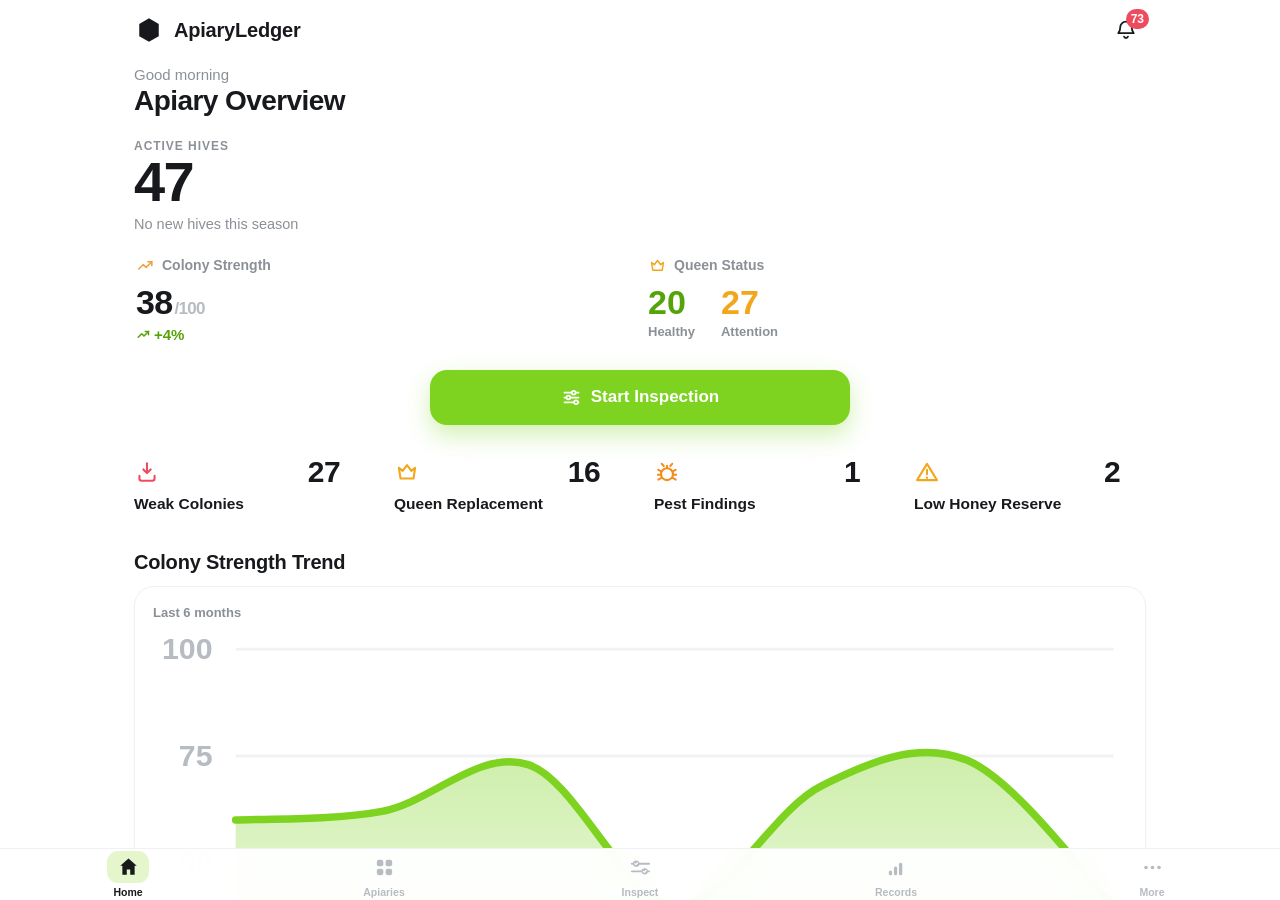
==== index.html @ e655f3c0 "Add files via upload" ====
<!doctype html>
<html lang="en">
  <head>
    <meta charset="UTF-8" />
    <meta name="viewport" content="width=device-width, initial-scale=1.0, viewport-fit=cover" />
    <meta name="theme-color" content="#ffffff" />
    <!-- 移动端全屏 / PWA：去掉状态栏黑条，内容延伸至刘海与 Home 指示条边缘 -->
    <meta name="apple-mobile-web-app-capable" content="yes" />
    <meta name="mobile-web-app-capable" content="yes" />
    <meta name="apple-mobile-web-app-status-bar-style" content="default" />
    <meta name="apple-mobile-web-app-title" content="ApiaryLedger" />
    <link rel="icon" href="data:image/svg+xml,%3Csvg xmlns='http://www.w3.org/2000/svg' viewBox='0 0 24 24'%3E%3Cpath fill='%237ed321' d='M12 2l8.7 5v10L12 22l-8.7-5V7L12 2z'/%3E%3C/svg%3E" />
    <title>ApiaryLedger</title>
    <script type="module" crossorigin src="./assets/index-C-qwiu0C.js"></script>
    <link rel="stylesheet" crossorigin href="./assets/index-D5UCQScy.css">
  </head>
  <body>
    <div id="root"></div>
  </body>
</html>
---- assets/index-D5UCQScy.css ----
:root{--ink: #17191d;--ink-2: #3a3d43;--gray: #8b9097;--gray-2: #b7bbc2;--hair: #f0f1f4;--bg: #ffffff;--bg-soft: #f7f8f7;--green: #7ed321;--green-deep: #68bd12;--green-ink: #54a308;--green-tint: #eff9dd;--green-tint-2: #e6f6cc;--red: #ef4b5f;--red-tint: #fdebee;--amber: #f2a71b;--amber-tint: #fdf3de;--blue: #3fa9f5;--blue-tint: #e9f4fe;--radius: 20px;--font: -apple-system, BlinkMacSystemFont, "SF Pro Text", "SF Pro Rounded", "Helvetica Neue", Inter, "Segoe UI", Roboto, Arial, sans-serif}*{box-sizing:border-box;margin:0;padding:0}html,body,#root{height:100%}html{background:#fff}@supports (padding: max(0px,constant(safe-area-inset-top))){.app-shell{padding-top:constant(safe-area-inset-top)}}body{font-family:var(--font);color:var(--ink);background:#fff;-webkit-font-smoothing:antialiased;text-rendering:optimizeLegibility}button{font-family:inherit;border:0;background:none;cursor:pointer;color:inherit}input,textarea,select{font-family:inherit;font-size:16px;color:var(--ink);border:0;outline:0;background:transparent}a{color:inherit;text-decoration:none}ul{list-style:none}::selection{background:var(--green-tint-2)}.app-shell{position:relative;width:100%;max-width:1100px;margin:0 auto;height:100dvh;background:var(--bg);display:flex;flex-direction:column;overflow:hidden;padding-top:env(safe-area-inset-top)}.statusbar{display:none;align-items:center;justify-content:space-between;padding:14px 28px 6px;font-size:15px;font-weight:600;position:relative;flex:none}.statusbar .island{position:absolute;left:50%;top:10px;transform:translate(-50%);width:120px;height:34px;border-radius:20px;background:#0b0b0d}.statusbar .sicons{display:flex;align-items:center;gap:6px}.scroll{flex:1;overflow-y:auto;overscroll-behavior:contain;scrollbar-width:none;padding-bottom:calc(84px + env(safe-area-inset-bottom))}.scroll::-webkit-scrollbar{display:none}.page{padding:4px 22px calc(28px + env(safe-area-inset-bottom))}.big-title{font-size:34px;font-weight:800;letter-spacing:-.02em;margin:10px 0 4px}.section-title{font-size:20px;font-weight:800;letter-spacing:-.01em;margin:26px 0 12px}.overline{font-size:12px;font-weight:600;letter-spacing:.08em;text-transform:uppercase;color:var(--gray)}.muted{color:var(--gray)}.topbar{display:flex;align-items:center;gap:12px;padding:8px 22px 4px;position:relative}.topbar .t-title{position:absolute;left:70px;right:70px;text-align:center;font-size:17px;font-weight:700;white-space:nowrap;overflow:hidden;text-overflow:ellipsis}.circle-btn{width:40px;height:40px;border-radius:50%;background:var(--bg-soft);display:grid;place-items:center;color:var(--ink);flex:none;transition:transform .12s ease}.circle-btn:active{transform:scale(.92)}.brand-row{display:flex;align-items:center;gap:10px;padding:6px 0 2px}.brand-name{font-size:20px;font-weight:800;letter-spacing:-.01em}.bell-wrap{margin-left:auto;position:relative;width:40px;height:40px;display:grid;place-items:center}.bell-badge{position:absolute;top:-1px;right:-3px;min-width:20px;height:20px;padding:0 5px;border-radius:10px;background:var(--red);color:#fff;font-size:12px;font-weight:700;display:grid;place-items:center}.giant{font-size:56px;font-weight:800;letter-spacing:-.03em;line-height:1.05}.stat-pair{display:grid;grid-template-columns:1fr 1fr;gap:12px;margin-top:20px}.stat-cell{padding:4px 2px}.stat-head{display:flex;align-items:center;gap:7px;color:var(--gray);font-size:14px;font-weight:600}.stat-head .ic{flex:none}.stat-big{font-size:34px;font-weight:800;letter-spacing:-.02em;margin-top:8px}.stat-big .unit{font-size:17px;font-weight:600;color:var(--gray-2);margin-left:2px}.delta{display:inline-flex;align-items:center;gap:3px;color:var(--green-ink);font-weight:700;font-size:15px;margin-top:4px}.queen-nums{display:flex;gap:26px;margin-top:8px}.queen-nums .qn{font-size:34px;font-weight:800}.queen-nums .ql{font-size:13px;color:var(--gray);font-weight:600;margin-top:2px}.stat-trio{display:grid;grid-template-columns:repeat(3,1fr);gap:8px;margin:18px 0 4px}.stat-trio .st{display:flex;flex-direction:column;gap:8px}.stat-trio .st-lab{font-size:11px;font-weight:700;letter-spacing:.05em;color:var(--gray);text-transform:uppercase;line-height:1.35;min-height:28px}.stat-trio .st-val{font-size:32px;font-weight:800;letter-spacing:-.02em}.stat-trio .st-sub{font-size:13px;font-weight:600}.quick-grid{display:grid;grid-template-columns:repeat(4,1fr);gap:6px}.quick-cell{display:flex;flex-direction:column;align-items:center;gap:5px;padding:6px 0}.quick-cell .qv{font-size:21px;font-weight:800}.quick-cell .ql{font-size:11.5px;color:var(--gray);font-weight:600;text-align:center}.btn-primary{display:flex;align-items:center;justify-content:center;gap:9px;width:100%;height:55px;border-radius:17px;background:var(--green);color:#fff;font-size:17px;font-weight:700;box-shadow:0 10px 24px #7ed32159;transition:transform .12s ease,background .15s ease;margin:20px 0 4px}.btn-primary:active{transform:scale(.985);background:var(--green-deep)}.pill-btn{padding:9px 16px;border-radius:999px;background:var(--green-tint);color:var(--green-ink);font-size:15px;font-weight:700;transition:transform .12s ease;white-space:nowrap}.pill-btn:active{transform:scale(.95)}.pill-plain{padding:9px 18px;border-radius:999px;background:#fff;color:var(--ink);font-size:16px;font-weight:700;box-shadow:0 1px 4px #0f141e1a}.badge{display:inline-flex;align-items:center;padding:4px 11px;border-radius:999px;font-size:13px;font-weight:700}.badge.green{background:#e6f6e1;color:#3d9e2b}.badge.red{background:var(--red-tint);color:#e04559}.badge.amber{background:var(--amber-tint);color:#d9930d}.badge.blue{background:var(--blue-tint);color:#2a8fd9}.badge.gray{background:var(--hair);color:var(--gray)}.card{background:#fff;border:1px solid var(--hair);border-radius:var(--radius);box-shadow:0 1px 3px #0f141e0a}.info-row{display:flex;align-items:baseline;justify-content:space-between;gap:16px;padding:13px 0;border-bottom:1px solid var(--hair)}.info-row:last-child{border-bottom:0}.info-row .ir-l{color:var(--gray);font-size:15px}.info-row .ir-v{font-size:16px;font-weight:700;text-align:right}.list-row{display:flex;align-items:center;gap:14px;padding:13px 0;width:100%;text-align:left}.list-row+.list-row{border-top:1px solid var(--hair)}.lr-main{flex:1;min-width:0}.lr-title{font-size:17px;font-weight:700}.lr-sub{font-size:13.5px;color:var(--gray);margin-top:2px;white-space:nowrap;overflow:hidden;text-overflow:ellipsis}.lr-sub-2{font-size:13.5px;color:var(--gray);white-space:nowrap;overflow:hidden;text-overflow:ellipsis}.icon-tile{width:46px;height:46px;border-radius:14px;display:grid;place-items:center;flex:none}.vitals-grid{display:grid;grid-template-columns:1fr 1fr;gap:14px}.vital-card{background:#fff;border:1px solid var(--hair);border-radius:18px;padding:16px;box-shadow:0 2px 8px #0f141e0d}.vital-card .vv{font-size:23px;font-weight:800;margin-top:10px;letter-spacing:-.01em}.vital-card .vl{font-size:13.5px;color:var(--gray);font-weight:600;margin-top:2px}.ring-wrap{position:relative;display:grid;place-items:center;flex:none}.ring-val{position:absolute;font-weight:800;letter-spacing:-.02em}.chart-card{padding:18px 14px 8px}.chart-sub{font-size:13px;color:var(--gray);font-weight:600;margin:0 4px 6px}.pills{display:flex;gap:4px;margin:14px 0 6px}.pills button{padding:8px 16px;border-radius:999px;font-size:15px;font-weight:600;color:var(--gray)}.pills button.on{background:var(--green-tint);color:var(--ink);font-weight:700}.tl{position:relative;margin-top:8px}.tl:before{content:"";position:absolute;left:21px;top:12px;bottom:12px;width:2px;background:var(--hair);border-radius:1px}.tl-month{position:relative;padding-left:58px;margin-bottom:26px}.tl-node{position:absolute;left:0;top:0;width:44px;height:44px;border-radius:50%;background:var(--green-tint);color:var(--green-ink);display:flex;flex-direction:column;align-items:center;justify-content:center;gap:1px;z-index:1}.tl-node .mn{font-size:10.5px;font-weight:800;letter-spacing:.04em}.tl-title{font-size:20px;font-weight:800;padding-top:2px}.tl-sub{font-size:13.5px;color:var(--gray);margin:2px 0 12px}.tl-event{display:flex;align-items:center;gap:11px;background:#f1faeb;border-radius:15px;padding:13px 15px;margin-bottom:9px}.tl-event.harvest{background:#fdf5e3}.tl-event .te-l{font-size:15.5px;font-weight:700}.tl-event .te-d{font-size:12.5px;color:var(--gray);font-weight:600;margin-top:1px}.winter-top{display:flex;align-items:center;gap:26px;margin-top:6px}.legend{flex:1;display:flex;flex-direction:column;gap:13px}.legend-row{display:flex;align-items:center;gap:9px;font-size:15px;font-weight:600;color:var(--ink-2)}.legend-row .dot{width:9px;height:9px;border-radius:50%;flex:none}.legend-row .lv{margin-left:auto;font-size:17px;font-weight:800;color:var(--ink)}.sheet-backdrop{position:absolute;top:0;right:0;bottom:0;left:0;z-index:40;background:#0f111673;display:flex;align-items:flex-end;justify-content:center;animation:fadeIn .18s ease}.sheet{width:100%;max-height:92%;background:#f4f4f6;border-radius:26px 26px 0 0;overflow-y:auto;scrollbar-width:none;animation:slideUp .24s cubic-bezier(.32,.72,.35,1);padding-bottom:max(20px,env(safe-area-inset-bottom))}.sheet::-webkit-scrollbar{display:none}.sheet-top{display:flex;align-items:center;justify-content:space-between;padding:16px 16px 10px;position:sticky;top:0;z-index:2}.sheet-top .st-title{position:absolute;left:90px;right:90px;text-align:center;font-size:17px;font-weight:700}.sheet-body{padding:4px 20px 20px}.sheet-label{font-size:14px;font-weight:700;color:#6e7278;margin:18px 4px 8px}.form-card{background:#fff;border-radius:18px;padding:4px 18px}.form-card input,.form-card textarea{width:100%;padding:15px 0;font-size:16px;border-bottom:1px solid var(--hair);resize:none}.form-card input:last-child,.form-card textarea:last-child{border-bottom:0}.form-card ::placeholder{color:#c3c7cd}.nectar-input-row{display:flex;align-items:center;gap:10px;background:#fff;border-radius:999px;padding:6px 6px 6px 20px}.nectar-input-row input{flex:1;padding:9px 0}.hint{font-size:13px;color:var(--gray);margin:9px 6px 0}.tag-chips{display:flex;flex-wrap:wrap;gap:8px;margin-top:12px}.tag-chip{display:inline-flex;align-items:center;gap:7px;background:var(--green-tint);color:var(--green-ink);padding:7px 9px 7px 13px;border-radius:999px;font-size:14px;font-weight:700}.tag-chip button{display:grid;place-items:center;width:18px;height:18px;border-radius:50%;background:#54a30826}@keyframes fadeIn{0%{opacity:0}}@keyframes slideUp{0%{transform:translateY(48px);opacity:.6}}.tabbar{position:fixed;left:0;width:100%;bottom:0;z-index:100;display:grid;grid-template-columns:repeat(5,1fr);background:#fffffff0;-webkit-backdrop-filter:blur(14px);backdrop-filter:blur(14px);border-top:1px solid var(--hair);padding:8px 6px max(10px,env(safe-area-inset-bottom),constant(safe-area-inset-bottom))}.tabbar:after{content:"";position:absolute;left:0;right:0;bottom:0;height:env(safe-area-inset-bottom);background:#fff}.tab{display:flex;flex-direction:column;align-items:center;gap:3px;color:var(--gray-2);padding:2px 0}.tab .tic{width:42px;height:32px;border-radius:11px;display:grid;place-items:center;transition:background .15s ease}.tab .tlab{font-size:10.5px;font-weight:600}.tab.on{color:var(--ink)}.tab.on .tic{background:var(--green-tint-2)}.tab.on .tlab{font-weight:700}.field{margin-bottom:20px}.field>label{display:block;font-size:14px;font-weight:700;color:#6e7278;margin-bottom:9px}.select-wrap{background:#fff;border:1px solid var(--hair);border-radius:14px;padding:0 14px}.select-wrap select{width:100%;padding:14px 0;-webkit-appearance:none;-moz-appearance:none;appearance:none;font-size:16px;font-weight:600}.seg{display:flex;background:var(--bg-soft);border-radius:13px;padding:4px;gap:4px}.seg button{flex:1;padding:9px 0;border-radius:10px;font-size:15px;font-weight:600;color:var(--gray)}.seg button.on{background:#fff;color:var(--ink);font-weight:700;box-shadow:0 1px 4px #0f141e1a}.stepper-row{display:flex;align-items:center;justify-content:space-between;padding:11px 0;border-bottom:1px solid var(--hair)}.stepper-row:last-child{border-bottom:0}.stepper{display:flex;align-items:center;gap:14px}.stepper button{width:34px;height:34px;border-radius:50%;background:var(--bg-soft);display:grid;place-items:center;color:var(--ink)}.stepper .sv{font-size:18px;font-weight:800;min-width:22px;text-align:center}.chip-grid{display:flex;flex-wrap:wrap;gap:9px}.chip{padding:9px 15px;border-radius:999px;background:var(--bg-soft);color:var(--ink-2);font-size:14.5px;font-weight:600;border:1.5px solid transparent}.chip.on{background:var(--red-tint);color:#d93c50;border-color:#f6c9d0}input[type=range]{width:100%;accent-color:var(--green);height:28px}.range-val{font-size:40px;font-weight:800;text-align:center;margin:4px 0 8px}.textarea-card{background:#fff;border:1px solid var(--hair);border-radius:14px;padding:4px 14px}.textarea-card textarea{width:100%;padding:12px 0;min-height:76px;resize:none}.row-between{display:flex;align-items:center;justify-content:space-between}.ref-note{display:flex;align-items:center;justify-content:center;gap:8px;color:var(--gray);font-size:14px;font-weight:500;margin-top:34px}.plant-head{display:flex;align-items:center;gap:13px;margin:20px 0 6px}.plant-info{display:flex;gap:15px;padding:16px 0;border-bottom:1px solid var(--hair);align-items:flex-start}.plant-info:last-of-type{border-bottom:0}.plant-info .pi-l{font-size:11.5px;font-weight:700;letter-spacing:.06em;color:var(--gray);text-transform:uppercase;margin-bottom:3px}.plant-info .pi-v{font-size:16.5px;font-weight:700;line-height:1.4}.fade-edge{position:relative}.empty-note{text-align:center;color:var(--gray);font-size:14.5px;padding:26px 0}.assess-actions{display:flex;flex-direction:column;gap:10px;margin-top:16px}.assess-actions button{display:flex;align-items:center;gap:10px;justify-content:center;padding:15px;border-radius:15px;font-size:16px;font-weight:700}.assess-actions .a-ready{background:var(--green-tint);color:var(--green-ink)}.assess-actions .a-attn{background:var(--amber-tint);color:#d9930d}.alerts-grid{display:grid;grid-template-columns:1fr 1fr;gap:8px 22px;margin-top:4px}.alert-cell{padding:12px 0}.alert-top{display:flex;align-items:center;justify-content:space-between;padding-right:26px}.alert-num{font-size:30px;font-weight:800;letter-spacing:-.02em}.alert-lab{font-size:15.5px;font-weight:700;margin-top:6px}.act-list{position:relative;margin-top:6px}.act-list:before{content:"";position:absolute;left:5px;top:14px;bottom:14px;width:2px;background:var(--hair);border-radius:1px}.act-item{position:relative;display:flex;align-items:center;gap:16px;width:100%;text-align:left;padding:11px 0 11px 24px}.act-dot{position:absolute;left:0;top:26px;width:12px;height:12px;border-radius:50%;background:var(--green);box-shadow:0 0 0 4px var(--green-tint-2)}.act-date{font-size:12px;font-weight:700;letter-spacing:.05em;color:#9aa0a6}.act-title{font-size:17px;font-weight:800;margin-top:3px}.act-sub{font-size:14px;color:var(--gray);font-weight:500;margin-top:1px}.ap-stats{display:grid;grid-template-columns:repeat(3,1fr);margin:18px 0 6px}.ap-stat{display:flex;flex-direction:column;align-items:center;gap:5px}.ap-stat .v{font-size:26px;font-weight:800;letter-spacing:-.02em}.ap-stat .l{font-size:12.5px;color:var(--gray);font-weight:600}.ap-card{display:block;width:100%;text-align:left;padding:18px 0 16px;border-bottom:1px solid var(--hair)}.ap-head{display:flex;align-items:flex-start;justify-content:space-between;gap:12px}.ap-name{font-size:20px;font-weight:800;letter-spacing:-.01em}.ap-sub{font-size:14px;color:var(--gray);font-weight:500;margin-top:3px}.ap-chips{display:flex;flex-wrap:wrap;gap:8px;margin-top:13px}.ap-chip{padding:5px 12px;border-radius:999px;background:#fdf6e3;color:#cf9312;font-size:13px;font-weight:700}.ap-loc{display:flex;align-items:center;gap:7px;color:var(--gray);font-size:14px;margin-top:12px}.ap-dist{display:flex;align-items:center;gap:16px;margin-top:11px;font-size:14px;font-weight:600;color:var(--ink-2)}.ap-dist .dot{display:inline-block;width:8px;height:8px;border-radius:50%;margin-right:6px}.ap-foot{display:flex;align-items:center;justify-content:space-between;margin-top:13px}.more-head{display:flex;align-items:center;justify-content:space-between;padding:18px 0 14px;border-bottom:1px solid var(--hair)}.more-grid{display:grid;grid-template-columns:1fr 1fr;gap:4px 20px;margin-top:6px}.more-cell{display:flex;flex-direction:column;align-items:flex-start;gap:10px;padding:15px 0;text-align:left}.more-cell .mc-tile{width:52px;height:52px;border-radius:17px;display:grid;place-items:center}.more-cell .mc-lab{font-size:16.5px;font-weight:700}.progress{display:flex;gap:6px;margin:12px 0 7px}.progress .seg{flex:1;height:4px;border-radius:2px;background:var(--hair)}.progress .seg.on{background:var(--green)}.step-label{text-align:center;font-size:13px;color:var(--gray);font-weight:600;margin-bottom:18px}.wiz-title{font-size:22px;font-weight:800;letter-spacing:-.01em}.wiz-sub{font-size:14.5px;color:var(--gray);margin:5px 0 20px}.opt-card{display:flex;align-items:center;gap:12px;width:100%;text-align:left;padding:15px 16px;margin-bottom:12px;border-radius:16px;border:1.5px solid transparent;background:#fff;transition:border-color .15s ease}.opt-card .oc-check{margin-left:auto;color:var(--green);opacity:0}.opt-card.on{border-color:var(--green)}.opt-card.on .oc-check{opacity:1}.opt-title{font-size:16.5px;font-weight:700}.opt-sub{font-size:13.5px;color:var(--gray);margin-top:2px}.stepper-big{display:flex;align-items:center;justify-content:center;gap:34px;margin:40px 0 20px}.stepper-big button{width:50px;height:50px;border-radius:50%;background:var(--bg-soft);display:grid;place-items:center}.stepper-big button.plus{background:var(--green-tint);color:var(--green-ink)}.stepper-big .sv{font-size:60px;font-weight:800;min-width:90px;text-align:center;letter-spacing:-.03em}.search-row{display:flex;align-items:center;gap:10px;background:var(--bg-soft);border-radius:15px;padding:13px 16px;margin:14px 0 8px}.search-row input{flex:1;font-size:16px}.search-row ::placeholder{color:var(--gray-2)}.search-row .search-inline-btn{flex:none;width:34px;height:34px;display:flex;align-items:center;justify-content:center;border:none;cursor:pointer;background:var(--green, #7ed321);border-radius:9px}.search-row .search-inline-btn:active{opacity:.8}.search-row .search-btn{flex:none;border:none;cursor:pointer;background:var(--green, #7ed321);color:#fff;font-size:15px;font-weight:700;line-height:1;padding:10px 16px;border-radius:10px}.search-row .search-btn:active{opacity:.8}.search-group{font-size:13px;font-weight:700;color:var(--gray);text-transform:uppercase;letter-spacing:.06em;margin:18px 0 4px}.h5-overlay{position:fixed;top:0;right:0;bottom:0;left:0;z-index:9999;display:flex;flex-direction:column;align-items:center;justify-content:center;gap:16px;background:#fffffff0}.h5-spinner{width:42px;height:42px;border:4px solid rgba(126,211,33,.25);border-top-color:#7ed321;border-radius:50%;animation:h5spin .8s linear infinite}@keyframes h5spin{to{transform:rotate(360deg)}}.h5-label{color:#555;font-size:14px;letter-spacing:.02em}@media (min-width: 760px){.page{padding-left:44px;padding-right:44px}.alerts-grid{grid-template-columns:repeat(4,1fr);gap:10px 28px}.more-grid{grid-template-columns:repeat(3,1fr);gap:8px 28px}.btn-primary{max-width:420px;margin-left:auto;margin-right:auto}}
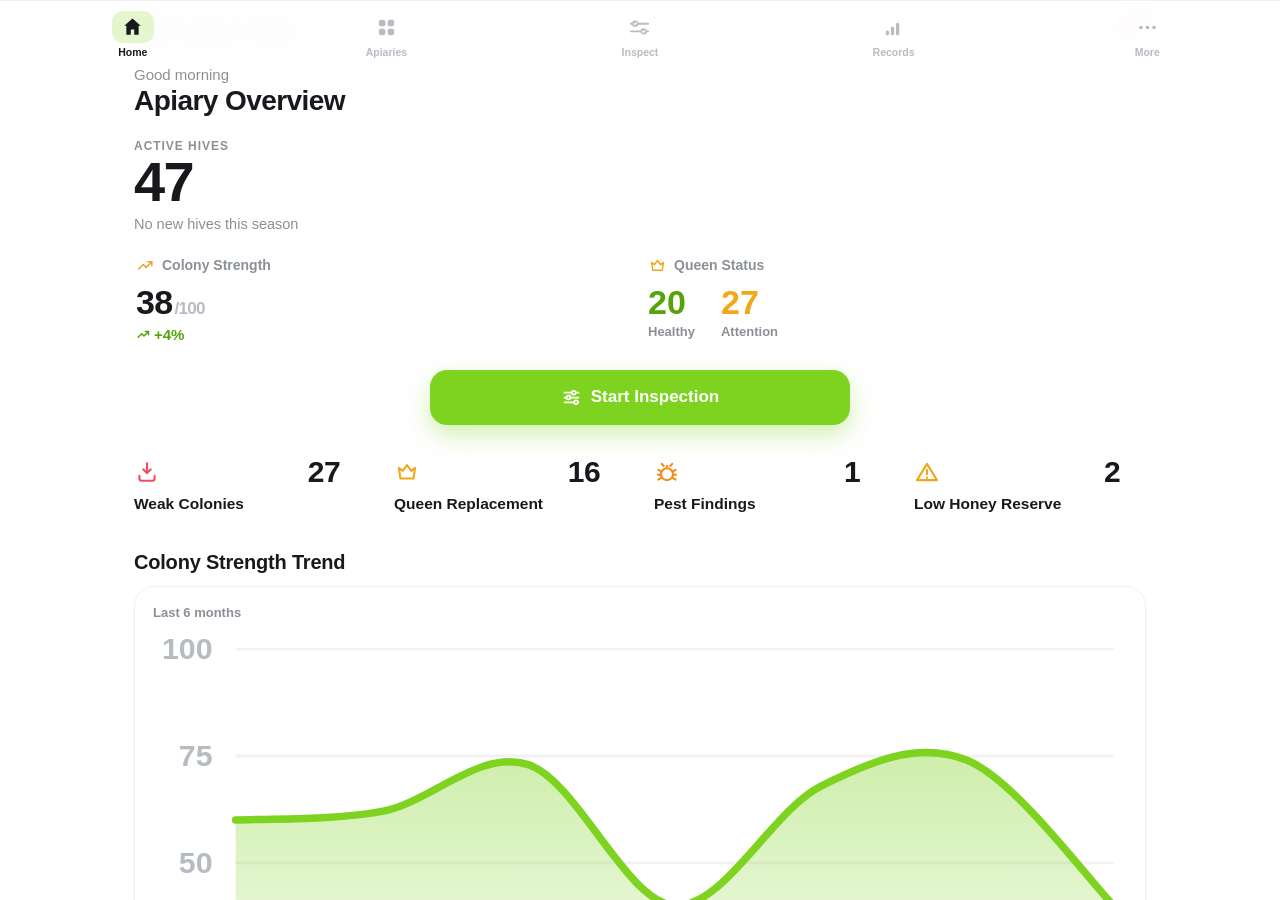
==== commit 5b9ebbc6: "Add files via upload" ====
--- a/index.html
+++ b/index.html
@@ -11,8 +11,8 @@
     <meta name="apple-mobile-web-app-title" content="ApiaryLedger" />
     <link rel="icon" href="data:image/svg+xml,%3Csvg xmlns='http://www.w3.org/2000/svg' viewBox='0 0 24 24'%3E%3Cpath fill='%237ed321' d='M12 2l8.7 5v10L12 22l-8.7-5V7L12 2z'/%3E%3C/svg%3E" />
     <title>ApiaryLedger</title>
-    <script type="module" crossorigin src="./assets/index-C-qwiu0C.js"></script>
-    <link rel="stylesheet" crossorigin href="./assets/index-D5UCQScy.css">
+    <script type="module" crossorigin src="./assets/index-BoyAimKY.js"></script>
+    <link rel="stylesheet" crossorigin href="./assets/index-3ZhXSko6.css">
   </head>
   <body>
     <div id="root"></div>
--- a/assets/index-3ZhXSko6.css
+++ b/assets/index-3ZhXSko6.css
@@ -0,0 +1 @@
+:root{--ink: #17191d;--ink-2: #3a3d43;--gray: #8b9097;--gray-2: #b7bbc2;--hair: #f0f1f4;--bg: #ffffff;--bg-soft: #f7f8f7;--green: #7ed321;--green-deep: #68bd12;--green-ink: #54a308;--green-tint: #eff9dd;--green-tint-2: #e6f6cc;--red: #ef4b5f;--red-tint: #fdebee;--amber: #f2a71b;--amber-tint: #fdf3de;--blue: #3fa9f5;--blue-tint: #e9f4fe;--radius: 20px;--font: -apple-system, BlinkMacSystemFont, "SF Pro Text", "SF Pro Rounded", "Helvetica Neue", Inter, "Segoe UI", Roboto, Arial, sans-serif}*{box-sizing:border-box;margin:0;padding:0}html,body,#root{height:100%}html{background:#fff}@supports (padding: max(0px,constant(safe-area-inset-top))){.app-shell{padding-top:constant(safe-area-inset-top)}}body{font-family:var(--font);color:var(--ink);background:#fff;-webkit-font-smoothing:antialiased;text-rendering:optimizeLegibility}button{font-family:inherit;border:0;background:none;cursor:pointer;color:inherit}input,textarea,select{font-family:inherit;font-size:16px;color:var(--ink);border:0;outline:0;background:transparent}a{color:inherit;text-decoration:none}ul{list-style:none}::selection{background:var(--green-tint-2)}.app-shell{position:relative;width:100%;max-width:1100px;margin:0 auto;height:100dvh;background:var(--bg);display:flex;flex-direction:column;overflow:hidden;padding-top:env(safe-area-inset-top)}.statusbar{display:none;align-items:center;justify-content:space-between;padding:14px 28px 6px;font-size:15px;font-weight:600;position:relative;flex:none}.statusbar .island{position:absolute;left:50%;top:10px;transform:translate(-50%);width:120px;height:34px;border-radius:20px;background:#0b0b0d}.statusbar .sicons{display:flex;align-items:center;gap:6px}.scroll{flex:1;overflow-y:auto;overscroll-behavior:contain;scrollbar-width:none;padding-bottom:calc(84px + env(safe-area-inset-bottom))}.scroll::-webkit-scrollbar{display:none}.page{padding:4px 22px calc(28px + env(safe-area-inset-bottom))}.big-title{font-size:34px;font-weight:800;letter-spacing:-.02em;margin:10px 0 4px}.section-title{font-size:20px;font-weight:800;letter-spacing:-.01em;margin:26px 0 12px}.overline{font-size:12px;font-weight:600;letter-spacing:.08em;text-transform:uppercase;color:var(--gray)}.muted{color:var(--gray)}.topbar{display:flex;align-items:center;gap:12px;padding:8px 22px 4px;position:relative}.topbar .t-title{position:absolute;left:70px;right:70px;text-align:center;font-size:17px;font-weight:700;white-space:nowrap;overflow:hidden;text-overflow:ellipsis}.circle-btn{width:40px;height:40px;border-radius:50%;background:var(--bg-soft);display:grid;place-items:center;color:var(--ink);flex:none;transition:transform .12s ease}.circle-btn:active{transform:scale(.92)}.brand-row{display:flex;align-items:center;gap:10px;padding:6px 0 2px}.brand-name{font-size:20px;font-weight:800;letter-spacing:-.01em}.bell-wrap{margin-left:auto;position:relative;width:40px;height:40px;display:grid;place-items:center}.bell-badge{position:absolute;top:-1px;right:-3px;min-width:20px;height:20px;padding:0 5px;border-radius:10px;background:var(--red);color:#fff;font-size:12px;font-weight:700;display:grid;place-items:center}.giant{font-size:56px;font-weight:800;letter-spacing:-.03em;line-height:1.05}.stat-pair{display:grid;grid-template-columns:1fr 1fr;gap:12px;margin-top:20px}.stat-cell{padding:4px 2px}.stat-head{display:flex;align-items:center;gap:7px;color:var(--gray);font-size:14px;font-weight:600}.stat-head .ic{flex:none}.stat-big{font-size:34px;font-weight:800;letter-spacing:-.02em;margin-top:8px}.stat-big .unit{font-size:17px;font-weight:600;color:var(--gray-2);margin-left:2px}.delta{display:inline-flex;align-items:center;gap:3px;color:var(--green-ink);font-weight:700;font-size:15px;margin-top:4px}.queen-nums{display:flex;gap:26px;margin-top:8px}.queen-nums .qn{font-size:34px;font-weight:800}.queen-nums .ql{font-size:13px;color:var(--gray);font-weight:600;margin-top:2px}.stat-trio{display:grid;grid-template-columns:repeat(3,1fr);gap:8px;margin:18px 0 4px}.stat-trio .st{display:flex;flex-direction:column;gap:8px}.stat-trio .st-lab{font-size:11px;font-weight:700;letter-spacing:.05em;color:var(--gray);text-transform:uppercase;line-height:1.35;min-height:28px}.stat-trio .st-val{font-size:32px;font-weight:800;letter-spacing:-.02em}.stat-trio .st-sub{font-size:13px;font-weight:600}.quick-grid{display:grid;grid-template-columns:repeat(4,1fr);gap:6px}.quick-cell{display:flex;flex-direction:column;align-items:center;gap:5px;padding:6px 0}.quick-cell .qv{font-size:21px;font-weight:800}.quick-cell .ql{font-size:11.5px;color:var(--gray);font-weight:600;text-align:center}.btn-primary{display:flex;align-items:center;justify-content:center;gap:9px;width:100%;height:55px;border-radius:17px;background:var(--green);color:#fff;font-size:17px;font-weight:700;box-shadow:0 10px 24px #7ed32159;transition:transform .12s ease,background .15s ease;margin:20px 0 4px}.btn-primary:active{transform:scale(.985);background:var(--green-deep)}.pill-btn{padding:9px 16px;border-radius:999px;background:var(--green-tint);color:var(--green-ink);font-size:15px;font-weight:700;transition:transform .12s ease;white-space:nowrap}.pill-btn:active{transform:scale(.95)}.pill-plain{padding:9px 18px;border-radius:999px;background:#fff;color:var(--ink);font-size:16px;font-weight:700;box-shadow:0 1px 4px #0f141e1a}.badge{display:inline-flex;align-items:center;padding:4px 11px;border-radius:999px;font-size:13px;font-weight:700}.badge.green{background:#e6f6e1;color:#3d9e2b}.badge.red{background:var(--red-tint);color:#e04559}.badge.amber{background:var(--amber-tint);color:#d9930d}.badge.blue{background:var(--blue-tint);color:#2a8fd9}.badge.gray{background:var(--hair);color:var(--gray)}.card{background:#fff;border:1px solid var(--hair);border-radius:var(--radius);box-shadow:0 1px 3px #0f141e0a}.info-row{display:flex;align-items:baseline;justify-content:space-between;gap:16px;padding:13px 0;border-bottom:1px solid var(--hair)}.info-row:last-child{border-bottom:0}.info-row .ir-l{color:var(--gray);font-size:15px}.info-row .ir-v{font-size:16px;font-weight:700;text-align:right}.list-row{display:flex;align-items:center;gap:14px;padding:13px 0;width:100%;text-align:left}.list-row+.list-row{border-top:1px solid var(--hair)}.lr-main{flex:1;min-width:0}.lr-title{font-size:17px;font-weight:700}.lr-sub{font-size:13.5px;color:var(--gray);margin-top:2px;white-space:nowrap;overflow:hidden;text-overflow:ellipsis}.lr-sub-2{font-size:13.5px;color:var(--gray);white-space:nowrap;overflow:hidden;text-overflow:ellipsis}.icon-tile{width:46px;height:46px;border-radius:14px;display:grid;place-items:center;flex:none}.vitals-grid{display:grid;grid-template-columns:1fr 1fr;gap:14px}.vital-card{background:#fff;border:1px solid var(--hair);border-radius:18px;padding:16px;box-shadow:0 2px 8px #0f141e0d}.vital-card .vv{font-size:23px;font-weight:800;margin-top:10px;letter-spacing:-.01em}.vital-card .vl{font-size:13.5px;color:var(--gray);font-weight:600;margin-top:2px}.ring-wrap{position:relative;display:grid;place-items:center;flex:none}.ring-val{position:absolute;font-weight:800;letter-spacing:-.02em}.chart-card{padding:18px 14px 8px}.chart-sub{font-size:13px;color:var(--gray);font-weight:600;margin:0 4px 6px}.pills{display:flex;gap:4px;margin:14px 0 6px}.pills button{padding:8px 16px;border-radius:999px;font-size:15px;font-weight:600;color:var(--gray)}.pills button.on{background:var(--green-tint);color:var(--ink);font-weight:700}.tl{position:relative;margin-top:8px}.tl:before{content:"";position:absolute;left:21px;top:12px;bottom:12px;width:2px;background:var(--hair);border-radius:1px}.tl-month{position:relative;padding-left:58px;margin-bottom:26px}.tl-node{position:absolute;left:0;top:0;width:44px;height:44px;border-radius:50%;background:var(--green-tint);color:var(--green-ink);display:flex;flex-direction:column;align-items:center;justify-content:center;gap:1px;z-index:1}.tl-node .mn{font-size:10.5px;font-weight:800;letter-spacing:.04em}.tl-title{font-size:20px;font-weight:800;padding-top:2px}.tl-sub{font-size:13.5px;color:var(--gray);margin:2px 0 12px}.tl-event{display:flex;align-items:center;gap:11px;background:#f1faeb;border-radius:15px;padding:13px 15px;margin-bottom:9px}.tl-event.harvest{background:#fdf5e3}.tl-event .te-l{font-size:15.5px;font-weight:700}.tl-event .te-d{font-size:12.5px;color:var(--gray);font-weight:600;margin-top:1px}.winter-top{display:flex;align-items:center;gap:26px;margin-top:6px}.legend{flex:1;display:flex;flex-direction:column;gap:13px}.legend-row{display:flex;align-items:center;gap:9px;font-size:15px;font-weight:600;color:var(--ink-2)}.legend-row .dot{width:9px;height:9px;border-radius:50%;flex:none}.legend-row .lv{margin-left:auto;font-size:17px;font-weight:800;color:var(--ink)}.sheet-backdrop{position:absolute;top:0;right:0;bottom:0;left:0;z-index:40;background:#0f111673;display:flex;align-items:flex-end;justify-content:center;animation:fadeIn .18s ease}.sheet{width:100%;max-height:92%;background:#f4f4f6;border-radius:26px 26px 0 0;overflow-y:auto;scrollbar-width:none;animation:slideUp .24s cubic-bezier(.32,.72,.35,1);padding-bottom:max(20px,env(safe-area-inset-bottom))}.sheet::-webkit-scrollbar{display:none}.sheet-top{display:flex;align-items:center;justify-content:space-between;padding:16px 16px 10px;position:sticky;top:0;z-index:2}.sheet-top .st-title{position:absolute;left:90px;right:90px;text-align:center;font-size:17px;font-weight:700}.sheet-body{padding:4px 20px 20px}.sheet-label{font-size:14px;font-weight:700;color:#6e7278;margin:18px 4px 8px}.form-card{background:#fff;border-radius:18px;padding:4px 18px}.form-card input,.form-card textarea{width:100%;padding:15px 0;font-size:16px;border-bottom:1px solid var(--hair);resize:none}.form-card input:last-child,.form-card textarea:last-child{border-bottom:0}.form-card ::placeholder{color:#c3c7cd}.nectar-input-row{display:flex;align-items:center;gap:10px;background:#fff;border-radius:999px;padding:6px 6px 6px 20px}.nectar-input-row input{flex:1;padding:9px 0}.hint{font-size:13px;color:var(--gray);margin:9px 6px 0}.tag-chips{display:flex;flex-wrap:wrap;gap:8px;margin-top:12px}.tag-chip{display:inline-flex;align-items:center;gap:7px;background:var(--green-tint);color:var(--green-ink);padding:7px 9px 7px 13px;border-radius:999px;font-size:14px;font-weight:700}.tag-chip button{display:grid;place-items:center;width:18px;height:18px;border-radius:50%;background:#54a30826}@keyframes fadeIn{0%{opacity:0}}@keyframes slideUp{0%{transform:translateY(48px);opacity:.6}}.tabbar{position:fixed;left:0;width:100%;bottom:0;bottom:max(env(safe-area-inset-bottom),constant(safe-area-inset-bottom));z-index:100;display:grid;grid-template-columns:repeat(5,1fr);background:#fffffff0;-webkit-backdrop-filter:blur(14px);backdrop-filter:blur(14px);border-top:1px solid var(--hair);padding:8px 6px 10px;padding-bottom:max(10px,env(safe-area-inset-bottom),constant(safe-area-inset-bottom))}.tab{display:flex;flex-direction:column;align-items:center;gap:3px;color:var(--gray-2);padding:2px 0}.tab .tic{width:42px;height:32px;border-radius:11px;display:grid;place-items:center;transition:background .15s ease}.tab .tlab{font-size:10.5px;font-weight:600}.tab.on{color:var(--ink)}.tab.on .tic{background:var(--green-tint-2)}.tab.on .tlab{font-weight:700}.field{margin-bottom:20px}.field>label{display:block;font-size:14px;font-weight:700;color:#6e7278;margin-bottom:9px}.select-wrap{background:#fff;border:1px solid var(--hair);border-radius:14px;padding:0 14px}.select-wrap select{width:100%;padding:14px 0;-webkit-appearance:none;-moz-appearance:none;appearance:none;font-size:16px;font-weight:600}.seg{display:flex;background:var(--bg-soft);border-radius:13px;padding:4px;gap:4px}.seg button{flex:1;padding:9px 0;border-radius:10px;font-size:15px;font-weight:600;color:var(--gray)}.seg button.on{background:#fff;color:var(--ink);font-weight:700;box-shadow:0 1px 4px #0f141e1a}.stepper-row{display:flex;align-items:center;justify-content:space-between;padding:11px 0;border-bottom:1px solid var(--hair)}.stepper-row:last-child{border-bottom:0}.stepper{display:flex;align-items:center;gap:14px}.stepper button{width:34px;height:34px;border-radius:50%;background:var(--bg-soft);display:grid;place-items:center;color:var(--ink)}.stepper .sv{font-size:18px;font-weight:800;min-width:22px;text-align:center}.chip-grid{display:flex;flex-wrap:wrap;gap:9px}.chip{padding:9px 15px;border-radius:999px;background:var(--bg-soft);color:var(--ink-2);font-size:14.5px;font-weight:600;border:1.5px solid transparent}.chip.on{background:var(--red-tint);color:#d93c50;border-color:#f6c9d0}input[type=range]{width:100%;accent-color:var(--green);height:28px}.range-val{font-size:40px;font-weight:800;text-align:center;margin:4px 0 8px}.textarea-card{background:#fff;border:1px solid var(--hair);border-radius:14px;padding:4px 14px}.textarea-card textarea{width:100%;padding:12px 0;min-height:76px;resize:none}.row-between{display:flex;align-items:center;justify-content:space-between}.ref-note{display:flex;align-items:center;justify-content:center;gap:8px;color:var(--gray);font-size:14px;font-weight:500;margin-top:34px}.plant-head{display:flex;align-items:center;gap:13px;margin:20px 0 6px}.plant-info{display:flex;gap:15px;padding:16px 0;border-bottom:1px solid var(--hair);align-items:flex-start}.plant-info:last-of-type{border-bottom:0}.plant-info .pi-l{font-size:11.5px;font-weight:700;letter-spacing:.06em;color:var(--gray);text-transform:uppercase;margin-bottom:3px}.plant-info .pi-v{font-size:16.5px;font-weight:700;line-height:1.4}.fade-edge{position:relative}.empty-note{text-align:center;color:var(--gray);font-size:14.5px;padding:26px 0}.assess-actions{display:flex;flex-direction:column;gap:10px;margin-top:16px}.assess-actions button{display:flex;align-items:center;gap:10px;justify-content:center;padding:15px;border-radius:15px;font-size:16px;font-weight:700}.assess-actions .a-ready{background:var(--green-tint);color:var(--green-ink)}.assess-actions .a-attn{background:var(--amber-tint);color:#d9930d}.alerts-grid{display:grid;grid-template-columns:1fr 1fr;gap:8px 22px;margin-top:4px}.alert-cell{padding:12px 0}.alert-top{display:flex;align-items:center;justify-content:space-between;padding-right:26px}.alert-num{font-size:30px;font-weight:800;letter-spacing:-.02em}.alert-lab{font-size:15.5px;font-weight:700;margin-top:6px}.act-list{position:relative;margin-top:6px}.act-list:before{content:"";position:absolute;left:5px;top:14px;bottom:14px;width:2px;background:var(--hair);border-radius:1px}.act-item{position:relative;display:flex;align-items:center;gap:16px;width:100%;text-align:left;padding:11px 0 11px 24px}.act-dot{position:absolute;left:0;top:26px;width:12px;height:12px;border-radius:50%;background:var(--green);box-shadow:0 0 0 4px var(--green-tint-2)}.act-date{font-size:12px;font-weight:700;letter-spacing:.05em;color:#9aa0a6}.act-title{font-size:17px;font-weight:800;margin-top:3px}.act-sub{font-size:14px;color:var(--gray);font-weight:500;margin-top:1px}.ap-stats{display:grid;grid-template-columns:repeat(3,1fr);margin:18px 0 6px}.ap-stat{display:flex;flex-direction:column;align-items:center;gap:5px}.ap-stat .v{font-size:26px;font-weight:800;letter-spacing:-.02em}.ap-stat .l{font-size:12.5px;color:var(--gray);font-weight:600}.ap-card{display:block;width:100%;text-align:left;padding:18px 0 16px;border-bottom:1px solid var(--hair)}.ap-head{display:flex;align-items:flex-start;justify-content:space-between;gap:12px}.ap-name{font-size:20px;font-weight:800;letter-spacing:-.01em}.ap-sub{font-size:14px;color:var(--gray);font-weight:500;margin-top:3px}.ap-chips{display:flex;flex-wrap:wrap;gap:8px;margin-top:13px}.ap-chip{padding:5px 12px;border-radius:999px;background:#fdf6e3;color:#cf9312;font-size:13px;font-weight:700}.ap-loc{display:flex;align-items:center;gap:7px;color:var(--gray);font-size:14px;margin-top:12px}.ap-dist{display:flex;align-items:center;gap:16px;margin-top:11px;font-size:14px;font-weight:600;color:var(--ink-2)}.ap-dist .dot{display:inline-block;width:8px;height:8px;border-radius:50%;margin-right:6px}.ap-foot{display:flex;align-items:center;justify-content:space-between;margin-top:13px}.more-head{display:flex;align-items:center;justify-content:space-between;padding:18px 0 14px;border-bottom:1px solid var(--hair)}.more-grid{display:grid;grid-template-columns:1fr 1fr;gap:4px 20px;margin-top:6px}.more-cell{display:flex;flex-direction:column;align-items:flex-start;gap:10px;padding:15px 0;text-align:left}.more-cell .mc-tile{width:52px;height:52px;border-radius:17px;display:grid;place-items:center}.more-cell .mc-lab{font-size:16.5px;font-weight:700}.progress{display:flex;gap:6px;margin:12px 0 7px}.progress .seg{flex:1;height:4px;border-radius:2px;background:var(--hair)}.progress .seg.on{background:var(--green)}.step-label{text-align:center;font-size:13px;color:var(--gray);font-weight:600;margin-bottom:18px}.wiz-title{font-size:22px;font-weight:800;letter-spacing:-.01em}.wiz-sub{font-size:14.5px;color:var(--gray);margin:5px 0 20px}.opt-card{display:flex;align-items:center;gap:12px;width:100%;text-align:left;padding:15px 16px;margin-bottom:12px;border-radius:16px;border:1.5px solid transparent;background:#fff;transition:border-color .15s ease}.opt-card .oc-check{margin-left:auto;color:var(--green);opacity:0}.opt-card.on{border-color:var(--green)}.opt-card.on .oc-check{opacity:1}.opt-title{font-size:16.5px;font-weight:700}.opt-sub{font-size:13.5px;color:var(--gray);margin-top:2px}.stepper-big{display:flex;align-items:center;justify-content:center;gap:34px;margin:40px 0 20px}.stepper-big button{width:50px;height:50px;border-radius:50%;background:var(--bg-soft);display:grid;place-items:center}.stepper-big button.plus{background:var(--green-tint);color:var(--green-ink)}.stepper-big .sv{font-size:60px;font-weight:800;min-width:90px;text-align:center;letter-spacing:-.03em}.search-row{display:flex;align-items:center;gap:10px;background:var(--bg-soft);border-radius:15px;padding:13px 16px;margin:14px 0 8px}.search-row input{flex:1;font-size:16px}.search-row ::placeholder{color:var(--gray-2)}.search-row .search-inline-btn{flex:none;width:34px;height:34px;display:flex;align-items:center;justify-content:center;border:none;cursor:pointer;background:var(--green, #7ed321);border-radius:9px}.search-row .search-inline-btn:active{opacity:.8}.search-row .search-btn{flex:none;border:none;cursor:pointer;background:var(--green, #7ed321);color:#fff;font-size:15px;font-weight:700;line-height:1;padding:10px 16px;border-radius:10px}.search-row .search-btn:active{opacity:.8}.search-group{font-size:13px;font-weight:700;color:var(--gray);text-transform:uppercase;letter-spacing:.06em;margin:18px 0 4px}.h5-overlay{position:fixed;top:0;right:0;bottom:0;left:0;z-index:9999;display:flex;flex-direction:column;align-items:center;justify-content:center;gap:16px;background:#fffffff0}.h5-spinner{width:42px;height:42px;border:4px solid rgba(126,211,33,.25);border-top-color:#7ed321;border-radius:50%;animation:h5spin .8s linear infinite}@keyframes h5spin{to{transform:rotate(360deg)}}.h5-label{color:#555;font-size:14px;letter-spacing:.02em}@media (min-width: 760px){.page{padding-left:44px;padding-right:44px}.alerts-grid{grid-template-columns:repeat(4,1fr);gap:10px 28px}.more-grid{grid-template-columns:repeat(3,1fr);gap:8px 28px}.btn-primary{max-width:420px;margin-left:auto;margin-right:auto}}
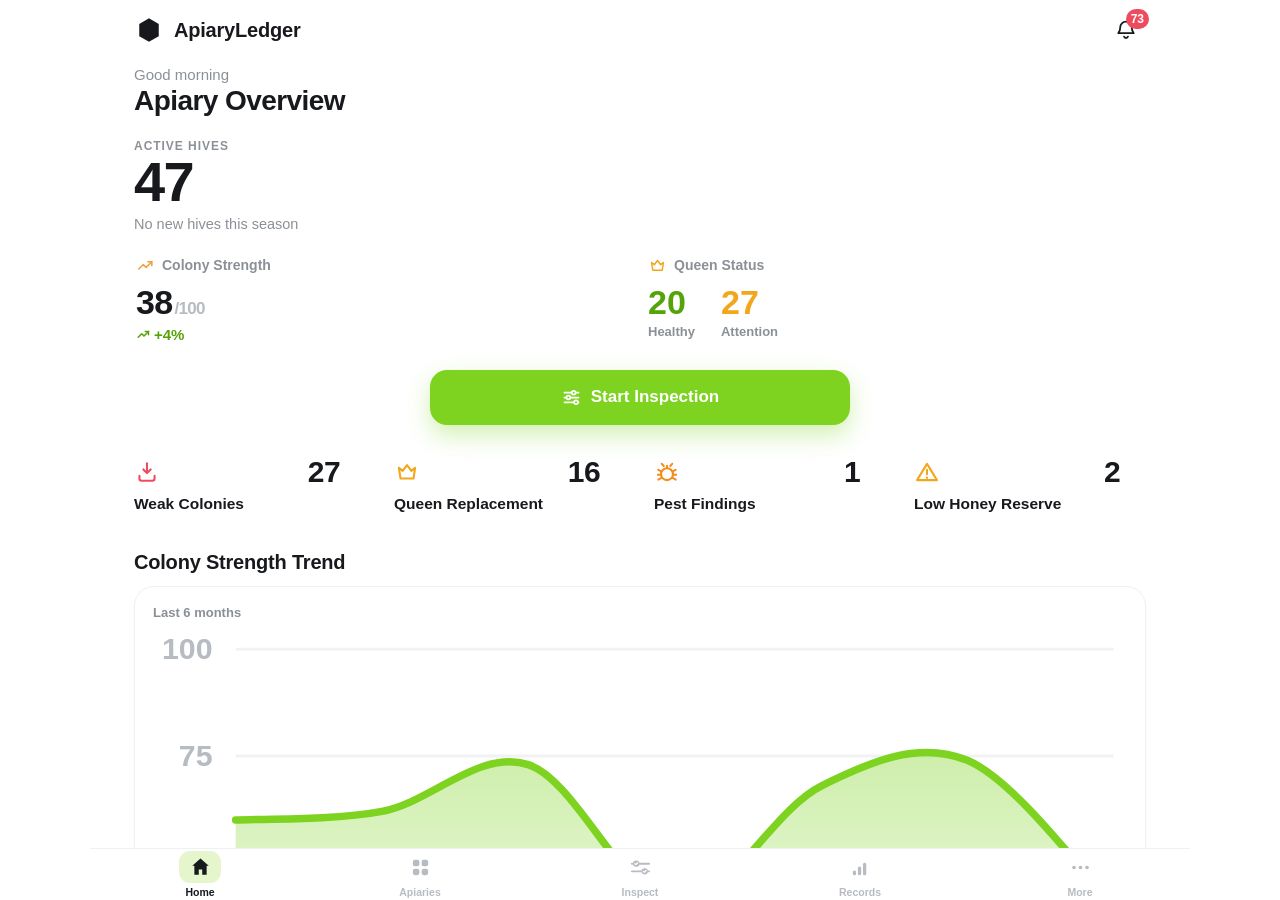
==== commit 708b5034: "Add files via upload" ====
--- a/index.html
+++ b/index.html
@@ -11,8 +11,8 @@
     <meta name="apple-mobile-web-app-title" content="ApiaryLedger" />
     <link rel="icon" href="data:image/svg+xml,%3Csvg xmlns='http://www.w3.org/2000/svg' viewBox='0 0 24 24'%3E%3Cpath fill='%237ed321' d='M12 2l8.7 5v10L12 22l-8.7-5V7L12 2z'/%3E%3C/svg%3E" />
     <title>ApiaryLedger</title>
-    <script type="module" crossorigin src="./assets/index-BoyAimKY.js"></script>
-    <link rel="stylesheet" crossorigin href="./assets/index-3ZhXSko6.css">
+    <script type="module" crossorigin src="./assets/index-Yjymjqzy.js"></script>
+    <link rel="stylesheet" crossorigin href="./assets/index-DBLAkYAw.css">
   </head>
   <body>
     <div id="root"></div>
--- a/assets/index-DBLAkYAw.css
+++ b/assets/index-DBLAkYAw.css
@@ -0,0 +1 @@
+:root{--ink: #17191d;--ink-2: #3a3d43;--gray: #8b9097;--gray-2: #b7bbc2;--hair: #f0f1f4;--bg: #ffffff;--bg-soft: #f7f8f7;--green: #7ed321;--green-deep: #68bd12;--green-ink: #54a308;--green-tint: #eff9dd;--green-tint-2: #e6f6cc;--red: #ef4b5f;--red-tint: #fdebee;--amber: #f2a71b;--amber-tint: #fdf3de;--blue: #3fa9f5;--blue-tint: #e9f4fe;--radius: 20px;--font: -apple-system, BlinkMacSystemFont, "SF Pro Text", "SF Pro Rounded", "Helvetica Neue", Inter, "Segoe UI", Roboto, Arial, sans-serif}*{box-sizing:border-box;margin:0;padding:0}html,body,#root{height:100%}html{background:#fff}@supports (padding: max(0px,constant(safe-area-inset-top))){.app-shell{padding-top:constant(safe-area-inset-top)}}body{font-family:var(--font);color:var(--ink);background:#fff;-webkit-font-smoothing:antialiased;text-rendering:optimizeLegibility}button{font-family:inherit;border:0;background:none;cursor:pointer;color:inherit}input,textarea,select{font-family:inherit;font-size:16px;color:var(--ink);border:0;outline:0;background:transparent}a{color:inherit;text-decoration:none}ul{list-style:none}::selection{background:var(--green-tint-2)}.app-shell{position:relative;width:100%;max-width:1100px;margin:0 auto;height:100dvh;background:var(--bg);display:flex;flex-direction:column;overflow:hidden;padding-top:env(safe-area-inset-top)}.statusbar{display:none;align-items:center;justify-content:space-between;padding:14px 28px 6px;font-size:15px;font-weight:600;position:relative;flex:none}.statusbar .island{position:absolute;left:50%;top:10px;transform:translate(-50%);width:120px;height:34px;border-radius:20px;background:#0b0b0d}.statusbar .sicons{display:flex;align-items:center;gap:6px}.scroll{flex:1;overflow-y:auto;overscroll-behavior:contain;scrollbar-width:none}.scroll::-webkit-scrollbar{display:none}.page{padding:4px 22px calc(28px + env(safe-area-inset-bottom))}.big-title{font-size:34px;font-weight:800;letter-spacing:-.02em;margin:10px 0 4px}.section-title{font-size:20px;font-weight:800;letter-spacing:-.01em;margin:26px 0 12px}.overline{font-size:12px;font-weight:600;letter-spacing:.08em;text-transform:uppercase;color:var(--gray)}.muted{color:var(--gray)}.topbar{display:flex;align-items:center;gap:12px;padding:8px 22px 4px;position:relative}.topbar .t-title{position:absolute;left:70px;right:70px;text-align:center;font-size:17px;font-weight:700;white-space:nowrap;overflow:hidden;text-overflow:ellipsis}.circle-btn{width:40px;height:40px;border-radius:50%;background:var(--bg-soft);display:grid;place-items:center;color:var(--ink);flex:none;transition:transform .12s ease}.circle-btn:active{transform:scale(.92)}.brand-row{display:flex;align-items:center;gap:10px;padding:6px 0 2px}.brand-name{font-size:20px;font-weight:800;letter-spacing:-.01em}.bell-wrap{margin-left:auto;position:relative;width:40px;height:40px;display:grid;place-items:center}.bell-badge{position:absolute;top:-1px;right:-3px;min-width:20px;height:20px;padding:0 5px;border-radius:10px;background:var(--red);color:#fff;font-size:12px;font-weight:700;display:grid;place-items:center}.giant{font-size:56px;font-weight:800;letter-spacing:-.03em;line-height:1.05}.stat-pair{display:grid;grid-template-columns:1fr 1fr;gap:12px;margin-top:20px}.stat-cell{padding:4px 2px}.stat-head{display:flex;align-items:center;gap:7px;color:var(--gray);font-size:14px;font-weight:600}.stat-head .ic{flex:none}.stat-big{font-size:34px;font-weight:800;letter-spacing:-.02em;margin-top:8px}.stat-big .unit{font-size:17px;font-weight:600;color:var(--gray-2);margin-left:2px}.delta{display:inline-flex;align-items:center;gap:3px;color:var(--green-ink);font-weight:700;font-size:15px;margin-top:4px}.queen-nums{display:flex;gap:26px;margin-top:8px}.queen-nums .qn{font-size:34px;font-weight:800}.queen-nums .ql{font-size:13px;color:var(--gray);font-weight:600;margin-top:2px}.stat-trio{display:grid;grid-template-columns:repeat(3,1fr);gap:8px;margin:18px 0 4px}.stat-trio .st{display:flex;flex-direction:column;gap:8px}.stat-trio .st-lab{font-size:11px;font-weight:700;letter-spacing:.05em;color:var(--gray);text-transform:uppercase;line-height:1.35;min-height:28px}.stat-trio .st-val{font-size:32px;font-weight:800;letter-spacing:-.02em}.stat-trio .st-sub{font-size:13px;font-weight:600}.quick-grid{display:grid;grid-template-columns:repeat(4,1fr);gap:6px}.quick-cell{display:flex;flex-direction:column;align-items:center;gap:5px;padding:6px 0}.quick-cell .qv{font-size:21px;font-weight:800}.quick-cell .ql{font-size:11.5px;color:var(--gray);font-weight:600;text-align:center}.btn-primary{display:flex;align-items:center;justify-content:center;gap:9px;width:100%;height:55px;border-radius:17px;background:var(--green);color:#fff;font-size:17px;font-weight:700;box-shadow:0 10px 24px #7ed32159;transition:transform .12s ease,background .15s ease;margin:20px 0 4px}.btn-primary:active{transform:scale(.985);background:var(--green-deep)}.pill-btn{padding:9px 16px;border-radius:999px;background:var(--green-tint);color:var(--green-ink);font-size:15px;font-weight:700;transition:transform .12s ease;white-space:nowrap}.pill-btn:active{transform:scale(.95)}.pill-plain{padding:9px 18px;border-radius:999px;background:#fff;color:var(--ink);font-size:16px;font-weight:700;box-shadow:0 1px 4px #0f141e1a}.badge{display:inline-flex;align-items:center;padding:4px 11px;border-radius:999px;font-size:13px;font-weight:700}.badge.green{background:#e6f6e1;color:#3d9e2b}.badge.red{background:var(--red-tint);color:#e04559}.badge.amber{background:var(--amber-tint);color:#d9930d}.badge.blue{background:var(--blue-tint);color:#2a8fd9}.badge.gray{background:var(--hair);color:var(--gray)}.card{background:#fff;border:1px solid var(--hair);border-radius:var(--radius);box-shadow:0 1px 3px #0f141e0a}.info-row{display:flex;align-items:baseline;justify-content:space-between;gap:16px;padding:13px 0;border-bottom:1px solid var(--hair)}.info-row:last-child{border-bottom:0}.info-row .ir-l{color:var(--gray);font-size:15px}.info-row .ir-v{font-size:16px;font-weight:700;text-align:right}.list-row{display:flex;align-items:center;gap:14px;padding:13px 0;width:100%;text-align:left}.list-row+.list-row{border-top:1px solid var(--hair)}.lr-main{flex:1;min-width:0}.lr-title{font-size:17px;font-weight:700}.lr-sub{font-size:13.5px;color:var(--gray);margin-top:2px;white-space:nowrap;overflow:hidden;text-overflow:ellipsis}.lr-sub-2{font-size:13.5px;color:var(--gray);white-space:nowrap;overflow:hidden;text-overflow:ellipsis}.icon-tile{width:46px;height:46px;border-radius:14px;display:grid;place-items:center;flex:none}.vitals-grid{display:grid;grid-template-columns:1fr 1fr;gap:14px}.vital-card{background:#fff;border:1px solid var(--hair);border-radius:18px;padding:16px;box-shadow:0 2px 8px #0f141e0d}.vital-card .vv{font-size:23px;font-weight:800;margin-top:10px;letter-spacing:-.01em}.vital-card .vl{font-size:13.5px;color:var(--gray);font-weight:600;margin-top:2px}.ring-wrap{position:relative;display:grid;place-items:center;flex:none}.ring-val{position:absolute;font-weight:800;letter-spacing:-.02em}.chart-card{padding:18px 14px 8px}.chart-sub{font-size:13px;color:var(--gray);font-weight:600;margin:0 4px 6px}.pills{display:flex;gap:4px;margin:14px 0 6px}.pills button{padding:8px 16px;border-radius:999px;font-size:15px;font-weight:600;color:var(--gray)}.pills button.on{background:var(--green-tint);color:var(--ink);font-weight:700}.tl{position:relative;margin-top:8px}.tl:before{content:"";position:absolute;left:21px;top:12px;bottom:12px;width:2px;background:var(--hair);border-radius:1px}.tl-month{position:relative;padding-left:58px;margin-bottom:26px}.tl-node{position:absolute;left:0;top:0;width:44px;height:44px;border-radius:50%;background:var(--green-tint);color:var(--green-ink);display:flex;flex-direction:column;align-items:center;justify-content:center;gap:1px;z-index:1}.tl-node .mn{font-size:10.5px;font-weight:800;letter-spacing:.04em}.tl-title{font-size:20px;font-weight:800;padding-top:2px}.tl-sub{font-size:13.5px;color:var(--gray);margin:2px 0 12px}.tl-event{display:flex;align-items:center;gap:11px;background:#f1faeb;border-radius:15px;padding:13px 15px;margin-bottom:9px}.tl-event.harvest{background:#fdf5e3}.tl-event .te-l{font-size:15.5px;font-weight:700}.tl-event .te-d{font-size:12.5px;color:var(--gray);font-weight:600;margin-top:1px}.winter-top{display:flex;align-items:center;gap:26px;margin-top:6px}.legend{flex:1;display:flex;flex-direction:column;gap:13px}.legend-row{display:flex;align-items:center;gap:9px;font-size:15px;font-weight:600;color:var(--ink-2)}.legend-row .dot{width:9px;height:9px;border-radius:50%;flex:none}.legend-row .lv{margin-left:auto;font-size:17px;font-weight:800;color:var(--ink)}.sheet-backdrop{position:absolute;top:0;right:0;bottom:0;left:0;z-index:40;background:#0f111673;display:flex;align-items:flex-end;justify-content:center;animation:fadeIn .18s ease}.sheet{width:100%;max-height:92%;background:#f4f4f6;border-radius:26px 26px 0 0;overflow-y:auto;scrollbar-width:none;animation:slideUp .24s cubic-bezier(.32,.72,.35,1);padding-bottom:max(20px,env(safe-area-inset-bottom))}.sheet::-webkit-scrollbar{display:none}.sheet-top{display:flex;align-items:center;justify-content:space-between;padding:16px 16px 10px;position:sticky;top:0;z-index:2}.sheet-top .st-title{position:absolute;left:90px;right:90px;text-align:center;font-size:17px;font-weight:700}.sheet-body{padding:4px 20px 20px}.sheet-label{font-size:14px;font-weight:700;color:#6e7278;margin:18px 4px 8px}.form-card{background:#fff;border-radius:18px;padding:4px 18px}.form-card input,.form-card textarea{width:100%;padding:15px 0;font-size:16px;border-bottom:1px solid var(--hair);resize:none}.form-card input:last-child,.form-card textarea:last-child{border-bottom:0}.form-card ::placeholder{color:#c3c7cd}.nectar-input-row{display:flex;align-items:center;gap:10px;background:#fff;border-radius:999px;padding:6px 6px 6px 20px}.nectar-input-row input{flex:1;padding:9px 0}.hint{font-size:13px;color:var(--gray);margin:9px 6px 0}.tag-chips{display:flex;flex-wrap:wrap;gap:8px;margin-top:12px}.tag-chip{display:inline-flex;align-items:center;gap:7px;background:var(--green-tint);color:var(--green-ink);padding:7px 9px 7px 13px;border-radius:999px;font-size:14px;font-weight:700}.tag-chip button{display:grid;place-items:center;width:18px;height:18px;border-radius:50%;background:#54a30826}@keyframes fadeIn{0%{opacity:0}}@keyframes slideUp{0%{transform:translateY(48px);opacity:.6}}.tabbar{flex:none;display:grid;grid-template-columns:repeat(5,1fr);background:#fffffff0;-webkit-backdrop-filter:blur(14px);backdrop-filter:blur(14px);border-top:1px solid var(--hair);padding:8px 6px max(10px,env(safe-area-inset-bottom),constant(safe-area-inset-bottom))}.tab{display:flex;flex-direction:column;align-items:center;gap:3px;color:var(--gray-2);padding:2px 0}.tab .tic{width:42px;height:32px;border-radius:11px;display:grid;place-items:center;transition:background .15s ease}.tab .tlab{font-size:10.5px;font-weight:600}.tab.on{color:var(--ink)}.tab.on .tic{background:var(--green-tint-2)}.tab.on .tlab{font-weight:700}.field{margin-bottom:20px}.field>label{display:block;font-size:14px;font-weight:700;color:#6e7278;margin-bottom:9px}.select-wrap{background:#fff;border:1px solid var(--hair);border-radius:14px;padding:0 14px}.select-wrap select{width:100%;padding:14px 0;-webkit-appearance:none;-moz-appearance:none;appearance:none;font-size:16px;font-weight:600}.seg{display:flex;background:var(--bg-soft);border-radius:13px;padding:4px;gap:4px}.seg button{flex:1;padding:9px 0;border-radius:10px;font-size:15px;font-weight:600;color:var(--gray)}.seg button.on{background:#fff;color:var(--ink);font-weight:700;box-shadow:0 1px 4px #0f141e1a}.stepper-row{display:flex;align-items:center;justify-content:space-between;padding:11px 0;border-bottom:1px solid var(--hair)}.stepper-row:last-child{border-bottom:0}.stepper{display:flex;align-items:center;gap:14px}.stepper button{width:34px;height:34px;border-radius:50%;background:var(--bg-soft);display:grid;place-items:center;color:var(--ink)}.stepper .sv{font-size:18px;font-weight:800;min-width:22px;text-align:center}.chip-grid{display:flex;flex-wrap:wrap;gap:9px}.chip{padding:9px 15px;border-radius:999px;background:var(--bg-soft);color:var(--ink-2);font-size:14.5px;font-weight:600;border:1.5px solid transparent}.chip.on{background:var(--red-tint);color:#d93c50;border-color:#f6c9d0}input[type=range]{width:100%;accent-color:var(--green);height:28px}.range-val{font-size:40px;font-weight:800;text-align:center;margin:4px 0 8px}.textarea-card{background:#fff;border:1px solid var(--hair);border-radius:14px;padding:4px 14px}.textarea-card textarea{width:100%;padding:12px 0;min-height:76px;resize:none}.row-between{display:flex;align-items:center;justify-content:space-between}.ref-note{display:flex;align-items:center;justify-content:center;gap:8px;color:var(--gray);font-size:14px;font-weight:500;margin-top:34px}.plant-head{display:flex;align-items:center;gap:13px;margin:20px 0 6px}.plant-info{display:flex;gap:15px;padding:16px 0;border-bottom:1px solid var(--hair);align-items:flex-start}.plant-info:last-of-type{border-bottom:0}.plant-info .pi-l{font-size:11.5px;font-weight:700;letter-spacing:.06em;color:var(--gray);text-transform:uppercase;margin-bottom:3px}.plant-info .pi-v{font-size:16.5px;font-weight:700;line-height:1.4}.fade-edge{position:relative}.empty-note{text-align:center;color:var(--gray);font-size:14.5px;padding:26px 0}.assess-actions{display:flex;flex-direction:column;gap:10px;margin-top:16px}.assess-actions button{display:flex;align-items:center;gap:10px;justify-content:center;padding:15px;border-radius:15px;font-size:16px;font-weight:700}.assess-actions .a-ready{background:var(--green-tint);color:var(--green-ink)}.assess-actions .a-attn{background:var(--amber-tint);color:#d9930d}.alerts-grid{display:grid;grid-template-columns:1fr 1fr;gap:8px 22px;margin-top:4px}.alert-cell{padding:12px 0}.alert-top{display:flex;align-items:center;justify-content:space-between;padding-right:26px}.alert-num{font-size:30px;font-weight:800;letter-spacing:-.02em}.alert-lab{font-size:15.5px;font-weight:700;margin-top:6px}.act-list{position:relative;margin-top:6px}.act-list:before{content:"";position:absolute;left:5px;top:14px;bottom:14px;width:2px;background:var(--hair);border-radius:1px}.act-item{position:relative;display:flex;align-items:center;gap:16px;width:100%;text-align:left;padding:11px 0 11px 24px}.act-dot{position:absolute;left:0;top:26px;width:12px;height:12px;border-radius:50%;background:var(--green);box-shadow:0 0 0 4px var(--green-tint-2)}.act-date{font-size:12px;font-weight:700;letter-spacing:.05em;color:#9aa0a6}.act-title{font-size:17px;font-weight:800;margin-top:3px}.act-sub{font-size:14px;color:var(--gray);font-weight:500;margin-top:1px}.ap-stats{display:grid;grid-template-columns:repeat(3,1fr);margin:18px 0 6px}.ap-stat{display:flex;flex-direction:column;align-items:center;gap:5px}.ap-stat .v{font-size:26px;font-weight:800;letter-spacing:-.02em}.ap-stat .l{font-size:12.5px;color:var(--gray);font-weight:600}.ap-card{display:block;width:100%;text-align:left;padding:18px 0 16px;border-bottom:1px solid var(--hair)}.ap-head{display:flex;align-items:flex-start;justify-content:space-between;gap:12px}.ap-name{font-size:20px;font-weight:800;letter-spacing:-.01em}.ap-sub{font-size:14px;color:var(--gray);font-weight:500;margin-top:3px}.ap-chips{display:flex;flex-wrap:wrap;gap:8px;margin-top:13px}.ap-chip{padding:5px 12px;border-radius:999px;background:#fdf6e3;color:#cf9312;font-size:13px;font-weight:700}.ap-loc{display:flex;align-items:center;gap:7px;color:var(--gray);font-size:14px;margin-top:12px}.ap-dist{display:flex;align-items:center;gap:16px;margin-top:11px;font-size:14px;font-weight:600;color:var(--ink-2)}.ap-dist .dot{display:inline-block;width:8px;height:8px;border-radius:50%;margin-right:6px}.ap-foot{display:flex;align-items:center;justify-content:space-between;margin-top:13px}.more-head{display:flex;align-items:center;justify-content:space-between;padding:18px 0 14px;border-bottom:1px solid var(--hair)}.more-grid{display:grid;grid-template-columns:1fr 1fr;gap:4px 20px;margin-top:6px}.more-cell{display:flex;flex-direction:column;align-items:flex-start;gap:10px;padding:15px 0;text-align:left}.more-cell .mc-tile{width:52px;height:52px;border-radius:17px;display:grid;place-items:center}.more-cell .mc-lab{font-size:16.5px;font-weight:700}.progress{display:flex;gap:6px;margin:12px 0 7px}.progress .seg{flex:1;height:4px;border-radius:2px;background:var(--hair)}.progress .seg.on{background:var(--green)}.step-label{text-align:center;font-size:13px;color:var(--gray);font-weight:600;margin-bottom:18px}.wiz-title{font-size:22px;font-weight:800;letter-spacing:-.01em}.wiz-sub{font-size:14.5px;color:var(--gray);margin:5px 0 20px}.opt-card{display:flex;align-items:center;gap:12px;width:100%;text-align:left;padding:15px 16px;margin-bottom:12px;border-radius:16px;border:1.5px solid transparent;background:#fff;transition:border-color .15s ease}.opt-card .oc-check{margin-left:auto;color:var(--green);opacity:0}.opt-card.on{border-color:var(--green)}.opt-card.on .oc-check{opacity:1}.opt-title{font-size:16.5px;font-weight:700}.opt-sub{font-size:13.5px;color:var(--gray);margin-top:2px}.stepper-big{display:flex;align-items:center;justify-content:center;gap:34px;margin:40px 0 20px}.stepper-big button{width:50px;height:50px;border-radius:50%;background:var(--bg-soft);display:grid;place-items:center}.stepper-big button.plus{background:var(--green-tint);color:var(--green-ink)}.stepper-big .sv{font-size:60px;font-weight:800;min-width:90px;text-align:center;letter-spacing:-.03em}.search-row{display:flex;align-items:center;gap:10px;background:var(--bg-soft);border-radius:15px;padding:13px 16px;margin:14px 0 8px}.search-row input{flex:1;font-size:16px}.search-row ::placeholder{color:var(--gray-2)}.search-row .search-inline-btn{flex:none;width:34px;height:34px;display:flex;align-items:center;justify-content:center;border:none;cursor:pointer;background:var(--green, #7ed321);border-radius:9px}.search-row .search-inline-btn:active{opacity:.8}.search-row .search-btn{flex:none;border:none;cursor:pointer;background:var(--green, #7ed321);color:#fff;font-size:15px;font-weight:700;line-height:1;padding:10px 16px;border-radius:10px}.search-row .search-btn:active{opacity:.8}.search-group{font-size:13px;font-weight:700;color:var(--gray);text-transform:uppercase;letter-spacing:.06em;margin:18px 0 4px}.h5-overlay{position:fixed;top:0;right:0;bottom:0;left:0;z-index:9999;display:flex;flex-direction:column;align-items:center;justify-content:center;gap:16px;background:#fffffff0}.h5-spinner{width:42px;height:42px;border:4px solid rgba(126,211,33,.25);border-top-color:#7ed321;border-radius:50%;animation:h5spin .8s linear infinite}@keyframes h5spin{to{transform:rotate(360deg)}}.h5-label{color:#555;font-size:14px;letter-spacing:.02em}@media (min-width: 760px){.page{padding-left:44px;padding-right:44px}.alerts-grid{grid-template-columns:repeat(4,1fr);gap:10px 28px}.more-grid{grid-template-columns:repeat(3,1fr);gap:8px 28px}.btn-primary{max-width:420px;margin-left:auto;margin-right:auto}}
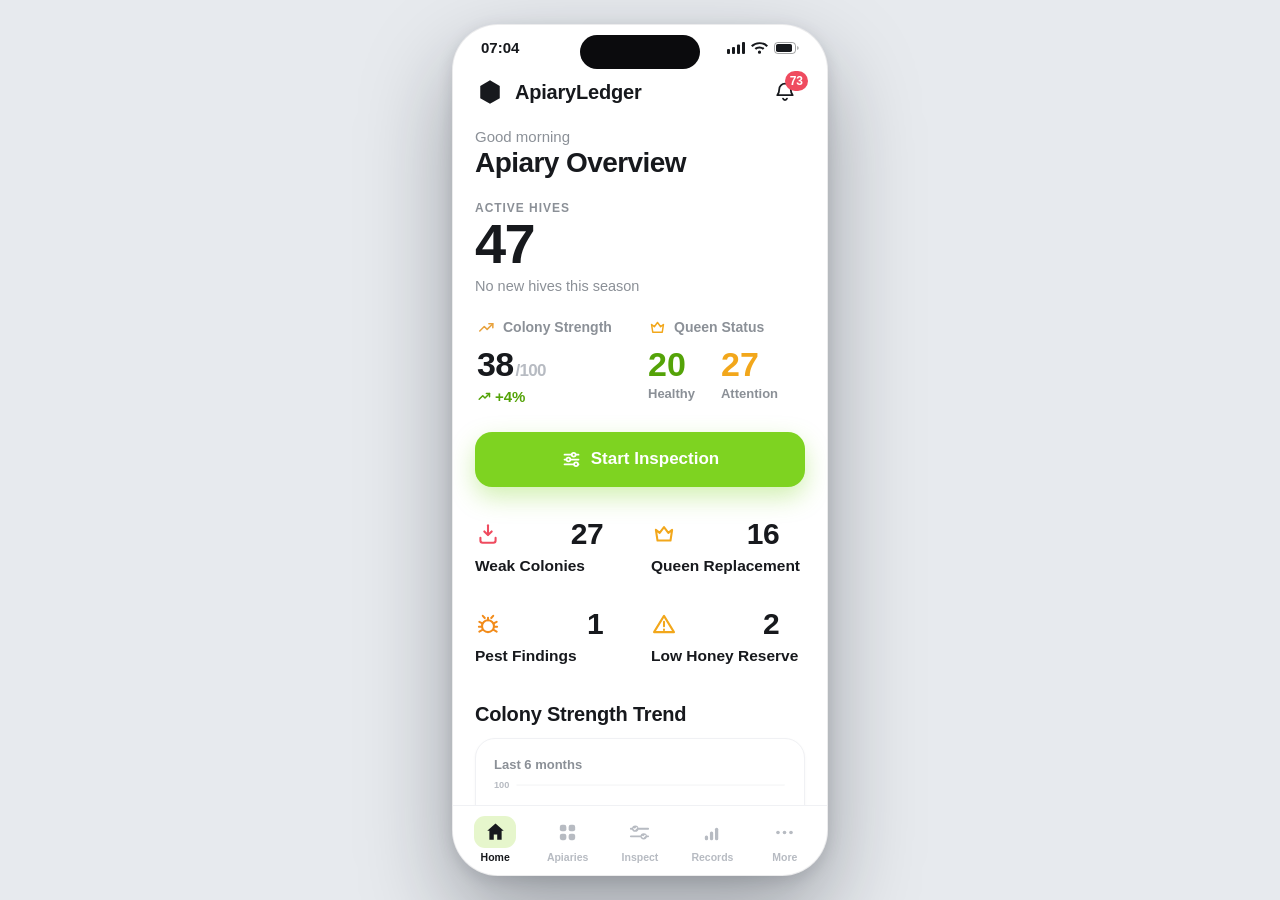
==== commit 79288b8a: "Add files via upload" ====
--- a/index.html
+++ b/index.html
@@ -4,15 +4,10 @@
     <meta charset="UTF-8" />
     <meta name="viewport" content="width=device-width, initial-scale=1.0, viewport-fit=cover" />
     <meta name="theme-color" content="#ffffff" />
-    <!-- 移动端全屏 / PWA：去掉状态栏黑条，内容延伸至刘海与 Home 指示条边缘 -->
-    <meta name="apple-mobile-web-app-capable" content="yes" />
-    <meta name="mobile-web-app-capable" content="yes" />
-    <meta name="apple-mobile-web-app-status-bar-style" content="default" />
-    <meta name="apple-mobile-web-app-title" content="ApiaryLedger" />
     <link rel="icon" href="data:image/svg+xml,%3Csvg xmlns='http://www.w3.org/2000/svg' viewBox='0 0 24 24'%3E%3Cpath fill='%237ed321' d='M12 2l8.7 5v10L12 22l-8.7-5V7L12 2z'/%3E%3C/svg%3E" />
     <title>ApiaryLedger</title>
-    <script type="module" crossorigin src="./assets/index-Yjymjqzy.js"></script>
-    <link rel="stylesheet" crossorigin href="./assets/index-DBLAkYAw.css">
+    <script type="module" crossorigin src="/assets/index-BnmDqFKE.js"></script>
+    <link rel="stylesheet" crossorigin href="/assets/index-lrbjbwnx.css">
   </head>
   <body>
     <div id="root"></div>
--- a/assets/index-lrbjbwnx.css
+++ b/assets/index-lrbjbwnx.css
@@ -0,0 +1 @@
+:root{--ink: #17191d;--ink-2: #3a3d43;--gray: #8b9097;--gray-2: #b7bbc2;--hair: #f0f1f4;--bg: #ffffff;--bg-soft: #f7f8f7;--green: #7ed321;--green-deep: #68bd12;--green-ink: #54a308;--green-tint: #eff9dd;--green-tint-2: #e6f6cc;--red: #ef4b5f;--red-tint: #fdebee;--amber: #f2a71b;--amber-tint: #fdf3de;--blue: #3fa9f5;--blue-tint: #e9f4fe;--radius: 20px;--font: -apple-system, BlinkMacSystemFont, "SF Pro Text", "SF Pro Rounded", "Helvetica Neue", Inter, "Segoe UI", Roboto, Arial, sans-serif}*{box-sizing:border-box;margin:0;padding:0}html,body,#root{height:100%}body{font-family:var(--font);color:var(--ink);background:#e7eaee;-webkit-font-smoothing:antialiased;text-rendering:optimizeLegibility}button{font-family:inherit;border:0;background:none;cursor:pointer;color:inherit}input,textarea,select{font-family:inherit;font-size:16px;color:var(--ink);border:0;outline:0;background:transparent}a{color:inherit;text-decoration:none}ul{list-style:none}::selection{background:var(--green-tint-2)}.app-shell{position:relative;width:100%;max-width:430px;height:100dvh;margin:0 auto;background:var(--bg);display:flex;flex-direction:column;overflow:hidden}@media (min-width: 520px){body{display:grid;place-items:center;padding:24px 0}.app-shell{height:min(920px,calc(100vh - 48px));border-radius:46px;box-shadow:0 40px 90px #0f141e59,0 4px 16px #0f141e1f;border:1px solid rgba(15,20,30,.08)}}.statusbar{display:none;align-items:center;justify-content:space-between;padding:14px 28px 6px;font-size:15px;font-weight:600;position:relative;flex:none}.statusbar .island{position:absolute;left:50%;top:10px;transform:translate(-50%);width:120px;height:34px;border-radius:20px;background:#0b0b0d}.statusbar .sicons{display:flex;align-items:center;gap:6px}@media (min-width: 520px){.statusbar{display:flex}}.scroll{flex:1;overflow-y:auto;overscroll-behavior:contain;scrollbar-width:none}.scroll::-webkit-scrollbar{display:none}.page{padding:4px 22px 28px}.big-title{font-size:34px;font-weight:800;letter-spacing:-.02em;margin:10px 0 4px}.section-title{font-size:20px;font-weight:800;letter-spacing:-.01em;margin:26px 0 12px}.overline{font-size:12px;font-weight:600;letter-spacing:.08em;text-transform:uppercase;color:var(--gray)}.muted{color:var(--gray)}.topbar{display:flex;align-items:center;gap:12px;padding:8px 22px 4px;position:relative}.topbar .t-title{position:absolute;left:70px;right:70px;text-align:center;font-size:17px;font-weight:700;white-space:nowrap;overflow:hidden;text-overflow:ellipsis}.circle-btn{width:40px;height:40px;border-radius:50%;background:var(--bg-soft);display:grid;place-items:center;color:var(--ink);flex:none;transition:transform .12s ease}.circle-btn:active{transform:scale(.92)}.brand-row{display:flex;align-items:center;gap:10px;padding:6px 0 2px}.brand-name{font-size:20px;font-weight:800;letter-spacing:-.01em}.bell-wrap{margin-left:auto;position:relative;width:40px;height:40px;display:grid;place-items:center}.bell-badge{position:absolute;top:-1px;right:-3px;min-width:20px;height:20px;padding:0 5px;border-radius:10px;background:var(--red);color:#fff;font-size:12px;font-weight:700;display:grid;place-items:center}.giant{font-size:56px;font-weight:800;letter-spacing:-.03em;line-height:1.05}.stat-pair{display:grid;grid-template-columns:1fr 1fr;gap:12px;margin-top:20px}.stat-cell{padding:4px 2px}.stat-head{display:flex;align-items:center;gap:7px;color:var(--gray);font-size:14px;font-weight:600}.stat-head .ic{flex:none}.stat-big{font-size:34px;font-weight:800;letter-spacing:-.02em;margin-top:8px}.stat-big .unit{font-size:17px;font-weight:600;color:var(--gray-2);margin-left:2px}.delta{display:inline-flex;align-items:center;gap:3px;color:var(--green-ink);font-weight:700;font-size:15px;margin-top:4px}.queen-nums{display:flex;gap:26px;margin-top:8px}.queen-nums .qn{font-size:34px;font-weight:800}.queen-nums .ql{font-size:13px;color:var(--gray);font-weight:600;margin-top:2px}.stat-trio{display:grid;grid-template-columns:repeat(3,1fr);gap:8px;margin:18px 0 4px}.stat-trio .st{display:flex;flex-direction:column;gap:8px}.stat-trio .st-lab{font-size:11px;font-weight:700;letter-spacing:.05em;color:var(--gray);text-transform:uppercase;line-height:1.35;min-height:28px}.stat-trio .st-val{font-size:32px;font-weight:800;letter-spacing:-.02em}.stat-trio .st-sub{font-size:13px;font-weight:600}.quick-grid{display:grid;grid-template-columns:repeat(4,1fr);gap:6px}.quick-cell{display:flex;flex-direction:column;align-items:center;gap:5px;padding:6px 0}.quick-cell .qv{font-size:21px;font-weight:800}.quick-cell .ql{font-size:11.5px;color:var(--gray);font-weight:600;text-align:center}.btn-primary{display:flex;align-items:center;justify-content:center;gap:9px;width:100%;height:55px;border-radius:17px;background:var(--green);color:#fff;font-size:17px;font-weight:700;box-shadow:0 10px 24px #7ed32159;transition:transform .12s ease,background .15s ease;margin:20px 0 4px}.btn-primary:active{transform:scale(.985);background:var(--green-deep)}.pill-btn{padding:9px 16px;border-radius:999px;background:var(--green-tint);color:var(--green-ink);font-size:15px;font-weight:700;transition:transform .12s ease;white-space:nowrap}.pill-btn:active{transform:scale(.95)}.pill-plain{padding:9px 18px;border-radius:999px;background:#fff;color:var(--ink);font-size:16px;font-weight:700;box-shadow:0 1px 4px #0f141e1a}.badge{display:inline-flex;align-items:center;padding:4px 11px;border-radius:999px;font-size:13px;font-weight:700}.badge.green{background:#e6f6e1;color:#3d9e2b}.badge.red{background:var(--red-tint);color:#e04559}.badge.amber{background:var(--amber-tint);color:#d9930d}.badge.blue{background:var(--blue-tint);color:#2a8fd9}.badge.gray{background:var(--hair);color:var(--gray)}.card{background:#fff;border:1px solid var(--hair);border-radius:var(--radius);box-shadow:0 1px 3px #0f141e0a}.info-row{display:flex;align-items:baseline;justify-content:space-between;gap:16px;padding:13px 0;border-bottom:1px solid var(--hair)}.info-row:last-child{border-bottom:0}.info-row .ir-l{color:var(--gray);font-size:15px}.info-row .ir-v{font-size:16px;font-weight:700;text-align:right}.list-row{display:flex;align-items:center;gap:14px;padding:13px 0;width:100%;text-align:left}.list-row+.list-row{border-top:1px solid var(--hair)}.lr-main{flex:1;min-width:0}.lr-title{font-size:17px;font-weight:700}.lr-sub{font-size:13.5px;color:var(--gray);margin-top:2px;white-space:nowrap;overflow:hidden;text-overflow:ellipsis}.lr-sub-2{font-size:13.5px;color:var(--gray);white-space:nowrap;overflow:hidden;text-overflow:ellipsis}.icon-tile{width:46px;height:46px;border-radius:14px;display:grid;place-items:center;flex:none}.vitals-grid{display:grid;grid-template-columns:1fr 1fr;gap:14px}.vital-card{background:#fff;border:1px solid var(--hair);border-radius:18px;padding:16px;box-shadow:0 2px 8px #0f141e0d}.vital-card .vv{font-size:23px;font-weight:800;margin-top:10px;letter-spacing:-.01em}.vital-card .vl{font-size:13.5px;color:var(--gray);font-weight:600;margin-top:2px}.ring-wrap{position:relative;display:grid;place-items:center;flex:none}.ring-val{position:absolute;font-weight:800;letter-spacing:-.02em}.chart-card{padding:18px 14px 8px}.chart-sub{font-size:13px;color:var(--gray);font-weight:600;margin:0 4px 6px}.pills{display:flex;gap:4px;margin:14px 0 6px}.pills button{padding:8px 16px;border-radius:999px;font-size:15px;font-weight:600;color:var(--gray)}.pills button.on{background:var(--green-tint);color:var(--ink);font-weight:700}.tl{position:relative;margin-top:8px}.tl:before{content:"";position:absolute;left:21px;top:12px;bottom:12px;width:2px;background:var(--hair);border-radius:1px}.tl-month{position:relative;padding-left:58px;margin-bottom:26px}.tl-node{position:absolute;left:0;top:0;width:44px;height:44px;border-radius:50%;background:var(--green-tint);color:var(--green-ink);display:flex;flex-direction:column;align-items:center;justify-content:center;gap:1px;z-index:1}.tl-node .mn{font-size:10.5px;font-weight:800;letter-spacing:.04em}.tl-title{font-size:20px;font-weight:800;padding-top:2px}.tl-sub{font-size:13.5px;color:var(--gray);margin:2px 0 12px}.tl-event{display:flex;align-items:center;gap:11px;background:#f1faeb;border-radius:15px;padding:13px 15px;margin-bottom:9px}.tl-event.harvest{background:#fdf5e3}.tl-event .te-l{font-size:15.5px;font-weight:700}.tl-event .te-d{font-size:12.5px;color:var(--gray);font-weight:600;margin-top:1px}.winter-top{display:flex;align-items:center;gap:26px;margin-top:6px}.legend{flex:1;display:flex;flex-direction:column;gap:13px}.legend-row{display:flex;align-items:center;gap:9px;font-size:15px;font-weight:600;color:var(--ink-2)}.legend-row .dot{width:9px;height:9px;border-radius:50%;flex:none}.legend-row .lv{margin-left:auto;font-size:17px;font-weight:800;color:var(--ink)}.sheet-backdrop{position:absolute;top:0;right:0;bottom:0;left:0;z-index:40;background:#0f111673;display:flex;align-items:flex-end;justify-content:center;animation:fadeIn .18s ease}.sheet{width:100%;max-height:92%;background:#f4f4f6;border-radius:26px 26px 0 0;overflow-y:auto;scrollbar-width:none;animation:slideUp .24s cubic-bezier(.32,.72,.35,1);padding-bottom:max(20px,env(safe-area-inset-bottom))}.sheet::-webkit-scrollbar{display:none}.sheet-top{display:flex;align-items:center;justify-content:space-between;padding:16px 16px 10px;position:sticky;top:0;z-index:2}.sheet-top .st-title{position:absolute;left:90px;right:90px;text-align:center;font-size:17px;font-weight:700}.sheet-body{padding:4px 20px 20px}.sheet-label{font-size:14px;font-weight:700;color:#6e7278;margin:18px 4px 8px}.form-card{background:#fff;border-radius:18px;padding:4px 18px}.form-card input,.form-card textarea{width:100%;padding:15px 0;font-size:16px;border-bottom:1px solid var(--hair);resize:none}.form-card input:last-child,.form-card textarea:last-child{border-bottom:0}.form-card ::placeholder{color:#c3c7cd}.nectar-input-row{display:flex;align-items:center;gap:10px;background:#fff;border-radius:999px;padding:6px 6px 6px 20px}.nectar-input-row input{flex:1;padding:9px 0}.hint{font-size:13px;color:var(--gray);margin:9px 6px 0}.tag-chips{display:flex;flex-wrap:wrap;gap:8px;margin-top:12px}.tag-chip{display:inline-flex;align-items:center;gap:7px;background:var(--green-tint);color:var(--green-ink);padding:7px 9px 7px 13px;border-radius:999px;font-size:14px;font-weight:700}.tag-chip button{display:grid;place-items:center;width:18px;height:18px;border-radius:50%;background:#54a30826}@keyframes fadeIn{0%{opacity:0}}@keyframes slideUp{0%{transform:translateY(48px);opacity:.6}}.tabbar{flex:none;display:grid;grid-template-columns:repeat(5,1fr);background:#fffffff0;-webkit-backdrop-filter:blur(14px);backdrop-filter:blur(14px);border-top:1px solid var(--hair);padding:8px 6px max(10px,env(safe-area-inset-bottom))}.tab{display:flex;flex-direction:column;align-items:center;gap:3px;color:var(--gray-2);padding:2px 0}.tab .tic{width:42px;height:32px;border-radius:11px;display:grid;place-items:center;transition:background .15s ease}.tab .tlab{font-size:10.5px;font-weight:600}.tab.on{color:var(--ink)}.tab.on .tic{background:var(--green-tint-2)}.tab.on .tlab{font-weight:700}.field{margin-bottom:20px}.field>label{display:block;font-size:14px;font-weight:700;color:#6e7278;margin-bottom:9px}.select-wrap{background:#fff;border:1px solid var(--hair);border-radius:14px;padding:0 14px}.select-wrap select{width:100%;padding:14px 0;-webkit-appearance:none;-moz-appearance:none;appearance:none;font-size:16px;font-weight:600}.seg{display:flex;background:var(--bg-soft);border-radius:13px;padding:4px;gap:4px}.seg button{flex:1;padding:9px 0;border-radius:10px;font-size:15px;font-weight:600;color:var(--gray)}.seg button.on{background:#fff;color:var(--ink);font-weight:700;box-shadow:0 1px 4px #0f141e1a}.stepper-row{display:flex;align-items:center;justify-content:space-between;padding:11px 0;border-bottom:1px solid var(--hair)}.stepper-row:last-child{border-bottom:0}.stepper{display:flex;align-items:center;gap:14px}.stepper button{width:34px;height:34px;border-radius:50%;background:var(--bg-soft);display:grid;place-items:center;color:var(--ink)}.stepper .sv{font-size:18px;font-weight:800;min-width:22px;text-align:center}.chip-grid{display:flex;flex-wrap:wrap;gap:9px}.chip{padding:9px 15px;border-radius:999px;background:var(--bg-soft);color:var(--ink-2);font-size:14.5px;font-weight:600;border:1.5px solid transparent}.chip.on{background:var(--red-tint);color:#d93c50;border-color:#f6c9d0}input[type=range]{width:100%;accent-color:var(--green);height:28px}.range-val{font-size:40px;font-weight:800;text-align:center;margin:4px 0 8px}.textarea-card{background:#fff;border:1px solid var(--hair);border-radius:14px;padding:4px 14px}.textarea-card textarea{width:100%;padding:12px 0;min-height:76px;resize:none}.row-between{display:flex;align-items:center;justify-content:space-between}.ref-note{display:flex;align-items:center;justify-content:center;gap:8px;color:var(--gray);font-size:14px;font-weight:500;margin-top:34px}.plant-head{display:flex;align-items:center;gap:13px;margin:20px 0 6px}.plant-info{display:flex;gap:15px;padding:16px 0;border-bottom:1px solid var(--hair);align-items:flex-start}.plant-info:last-of-type{border-bottom:0}.plant-info .pi-l{font-size:11.5px;font-weight:700;letter-spacing:.06em;color:var(--gray);text-transform:uppercase;margin-bottom:3px}.plant-info .pi-v{font-size:16.5px;font-weight:700;line-height:1.4}.fade-edge{position:relative}.empty-note{text-align:center;color:var(--gray);font-size:14.5px;padding:26px 0}.assess-actions{display:flex;flex-direction:column;gap:10px;margin-top:16px}.assess-actions button{display:flex;align-items:center;gap:10px;justify-content:center;padding:15px;border-radius:15px;font-size:16px;font-weight:700}.assess-actions .a-ready{background:var(--green-tint);color:var(--green-ink)}.assess-actions .a-attn{background:var(--amber-tint);color:#d9930d}.alerts-grid{display:grid;grid-template-columns:1fr 1fr;gap:8px 22px;margin-top:4px}.alert-cell{padding:12px 0}.alert-top{display:flex;align-items:center;justify-content:space-between;padding-right:26px}.alert-num{font-size:30px;font-weight:800;letter-spacing:-.02em}.alert-lab{font-size:15.5px;font-weight:700;margin-top:6px}.act-list{position:relative;margin-top:6px}.act-list:before{content:"";position:absolute;left:5px;top:14px;bottom:14px;width:2px;background:var(--hair);border-radius:1px}.act-item{position:relative;display:flex;align-items:center;gap:16px;width:100%;text-align:left;padding:11px 0 11px 24px}.act-dot{position:absolute;left:0;top:26px;width:12px;height:12px;border-radius:50%;background:var(--green);box-shadow:0 0 0 4px var(--green-tint-2)}.act-date{font-size:12px;font-weight:700;letter-spacing:.05em;color:#9aa0a6}.act-title{font-size:17px;font-weight:800;margin-top:3px}.act-sub{font-size:14px;color:var(--gray);font-weight:500;margin-top:1px}.ap-stats{display:grid;grid-template-columns:repeat(3,1fr);margin:18px 0 6px}.ap-stat{display:flex;flex-direction:column;align-items:center;gap:5px}.ap-stat .v{font-size:26px;font-weight:800;letter-spacing:-.02em}.ap-stat .l{font-size:12.5px;color:var(--gray);font-weight:600}.ap-card{display:block;width:100%;text-align:left;padding:18px 0 16px;border-bottom:1px solid var(--hair)}.ap-head{display:flex;align-items:flex-start;justify-content:space-between;gap:12px}.ap-name{font-size:20px;font-weight:800;letter-spacing:-.01em}.ap-sub{font-size:14px;color:var(--gray);font-weight:500;margin-top:3px}.ap-chips{display:flex;flex-wrap:wrap;gap:8px;margin-top:13px}.ap-chip{padding:5px 12px;border-radius:999px;background:#fdf6e3;color:#cf9312;font-size:13px;font-weight:700}.ap-loc{display:flex;align-items:center;gap:7px;color:var(--gray);font-size:14px;margin-top:12px}.ap-dist{display:flex;align-items:center;gap:16px;margin-top:11px;font-size:14px;font-weight:600;color:var(--ink-2)}.ap-dist .dot{display:inline-block;width:8px;height:8px;border-radius:50%;margin-right:6px}.ap-foot{display:flex;align-items:center;justify-content:space-between;margin-top:13px}.more-head{display:flex;align-items:center;justify-content:space-between;padding:18px 0 14px;border-bottom:1px solid var(--hair)}.more-grid{display:grid;grid-template-columns:1fr 1fr;gap:4px 20px;margin-top:6px}.more-cell{display:flex;flex-direction:column;align-items:flex-start;gap:10px;padding:15px 0;text-align:left}.more-cell .mc-tile{width:52px;height:52px;border-radius:17px;display:grid;place-items:center}.more-cell .mc-lab{font-size:16.5px;font-weight:700}.progress{display:flex;gap:6px;margin:12px 0 7px}.progress .seg{flex:1;height:4px;border-radius:2px;background:var(--hair)}.progress .seg.on{background:var(--green)}.step-label{text-align:center;font-size:13px;color:var(--gray);font-weight:600;margin-bottom:18px}.wiz-title{font-size:22px;font-weight:800;letter-spacing:-.01em}.wiz-sub{font-size:14.5px;color:var(--gray);margin:5px 0 20px}.opt-card{display:flex;align-items:center;gap:12px;width:100%;text-align:left;padding:15px 16px;margin-bottom:12px;border-radius:16px;border:1.5px solid transparent;background:#fff;transition:border-color .15s ease}.opt-card .oc-check{margin-left:auto;color:var(--green);opacity:0}.opt-card.on{border-color:var(--green)}.opt-card.on .oc-check{opacity:1}.opt-title{font-size:16.5px;font-weight:700}.opt-sub{font-size:13.5px;color:var(--gray);margin-top:2px}.stepper-big{display:flex;align-items:center;justify-content:center;gap:34px;margin:40px 0 20px}.stepper-big button{width:50px;height:50px;border-radius:50%;background:var(--bg-soft);display:grid;place-items:center}.stepper-big button.plus{background:var(--green-tint);color:var(--green-ink)}.stepper-big .sv{font-size:60px;font-weight:800;min-width:90px;text-align:center;letter-spacing:-.03em}.search-row{display:flex;align-items:center;gap:10px;background:var(--bg-soft);border-radius:15px;padding:13px 16px;margin:14px 0 8px}.search-row input{flex:1;font-size:16px}.search-row ::placeholder{color:var(--gray-2)}.search-row .search-inline-btn{flex:none;width:34px;height:34px;display:flex;align-items:center;justify-content:center;border:none;cursor:pointer;background:var(--green, #7ed321);border-radius:9px}.search-row .search-inline-btn:active{opacity:.8}.search-row .search-btn{flex:none;border:none;cursor:pointer;background:var(--green, #7ed321);color:#fff;font-size:15px;font-weight:700;line-height:1;padding:10px 16px;border-radius:10px}.search-row .search-btn:active{opacity:.8}.search-group{font-size:13px;font-weight:700;color:var(--gray);text-transform:uppercase;letter-spacing:.06em;margin:18px 0 4px}.h5-overlay{position:fixed;top:0;right:0;bottom:0;left:0;z-index:9999;display:flex;flex-direction:column;align-items:center;justify-content:center;gap:16px;background:#fffffff0}.h5-spinner{width:42px;height:42px;border:4px solid rgba(126,211,33,.25);border-top-color:#7ed321;border-radius:50%;animation:h5spin .8s linear infinite}@keyframes h5spin{to{transform:rotate(360deg)}}.h5-label{color:#555;font-size:14px;letter-spacing:.02em}
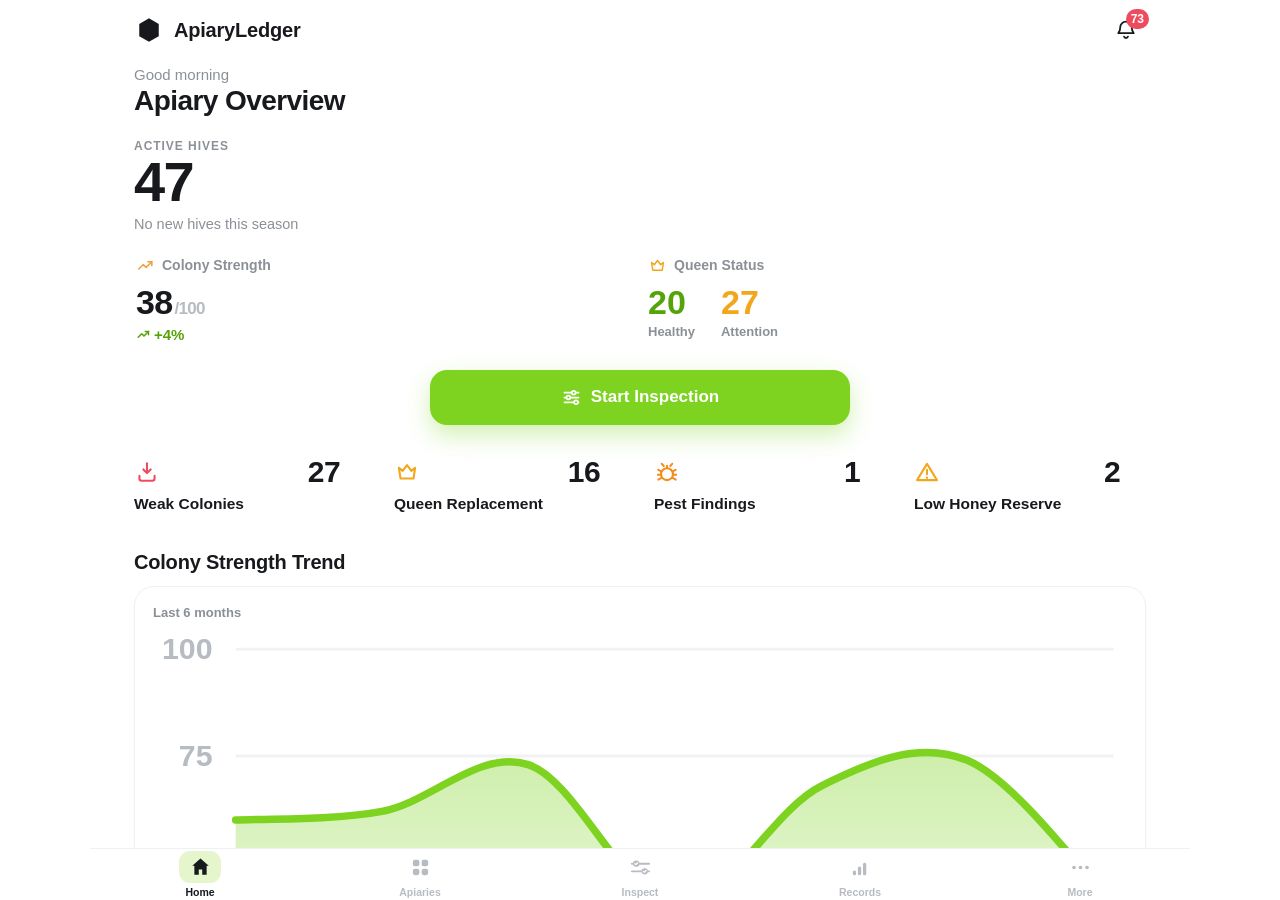
==== commit cbe41a48: "Add files via upload" ====
--- a/index.html
+++ b/index.html
@@ -4,10 +4,15 @@
     <meta charset="UTF-8" />
     <meta name="viewport" content="width=device-width, initial-scale=1.0, viewport-fit=cover" />
     <meta name="theme-color" content="#ffffff" />
+    <!-- 移动端全屏 / PWA：去掉状态栏黑条，内容延伸至刘海与 Home 指示条边缘 -->
+    <meta name="apple-mobile-web-app-capable" content="yes" />
+    <meta name="mobile-web-app-capable" content="yes" />
+    <meta name="apple-mobile-web-app-status-bar-style" content="default" />
+    <meta name="apple-mobile-web-app-title" content="ApiaryLedger" />
     <link rel="icon" href="data:image/svg+xml,%3Csvg xmlns='http://www.w3.org/2000/svg' viewBox='0 0 24 24'%3E%3Cpath fill='%237ed321' d='M12 2l8.7 5v10L12 22l-8.7-5V7L12 2z'/%3E%3C/svg%3E" />
     <title>ApiaryLedger</title>
-    <script type="module" crossorigin src="/assets/index-BnmDqFKE.js"></script>
-    <link rel="stylesheet" crossorigin href="/assets/index-lrbjbwnx.css">
+    <script type="module" crossorigin src="./assets/index-Yjymjqzy.js"></script>
+    <link rel="stylesheet" crossorigin href="./assets/index-DBLAkYAw.css">
   </head>
   <body>
     <div id="root"></div>
--- a/assets/index-DBLAkYAw.css
+++ b/assets/index-DBLAkYAw.css
@@ -0,0 +1 @@
+:root{--ink: #17191d;--ink-2: #3a3d43;--gray: #8b9097;--gray-2: #b7bbc2;--hair: #f0f1f4;--bg: #ffffff;--bg-soft: #f7f8f7;--green: #7ed321;--green-deep: #68bd12;--green-ink: #54a308;--green-tint: #eff9dd;--green-tint-2: #e6f6cc;--red: #ef4b5f;--red-tint: #fdebee;--amber: #f2a71b;--amber-tint: #fdf3de;--blue: #3fa9f5;--blue-tint: #e9f4fe;--radius: 20px;--font: -apple-system, BlinkMacSystemFont, "SF Pro Text", "SF Pro Rounded", "Helvetica Neue", Inter, "Segoe UI", Roboto, Arial, sans-serif}*{box-sizing:border-box;margin:0;padding:0}html,body,#root{height:100%}html{background:#fff}@supports (padding: max(0px,constant(safe-area-inset-top))){.app-shell{padding-top:constant(safe-area-inset-top)}}body{font-family:var(--font);color:var(--ink);background:#fff;-webkit-font-smoothing:antialiased;text-rendering:optimizeLegibility}button{font-family:inherit;border:0;background:none;cursor:pointer;color:inherit}input,textarea,select{font-family:inherit;font-size:16px;color:var(--ink);border:0;outline:0;background:transparent}a{color:inherit;text-decoration:none}ul{list-style:none}::selection{background:var(--green-tint-2)}.app-shell{position:relative;width:100%;max-width:1100px;margin:0 auto;height:100dvh;background:var(--bg);display:flex;flex-direction:column;overflow:hidden;padding-top:env(safe-area-inset-top)}.statusbar{display:none;align-items:center;justify-content:space-between;padding:14px 28px 6px;font-size:15px;font-weight:600;position:relative;flex:none}.statusbar .island{position:absolute;left:50%;top:10px;transform:translate(-50%);width:120px;height:34px;border-radius:20px;background:#0b0b0d}.statusbar .sicons{display:flex;align-items:center;gap:6px}.scroll{flex:1;overflow-y:auto;overscroll-behavior:contain;scrollbar-width:none}.scroll::-webkit-scrollbar{display:none}.page{padding:4px 22px calc(28px + env(safe-area-inset-bottom))}.big-title{font-size:34px;font-weight:800;letter-spacing:-.02em;margin:10px 0 4px}.section-title{font-size:20px;font-weight:800;letter-spacing:-.01em;margin:26px 0 12px}.overline{font-size:12px;font-weight:600;letter-spacing:.08em;text-transform:uppercase;color:var(--gray)}.muted{color:var(--gray)}.topbar{display:flex;align-items:center;gap:12px;padding:8px 22px 4px;position:relative}.topbar .t-title{position:absolute;left:70px;right:70px;text-align:center;font-size:17px;font-weight:700;white-space:nowrap;overflow:hidden;text-overflow:ellipsis}.circle-btn{width:40px;height:40px;border-radius:50%;background:var(--bg-soft);display:grid;place-items:center;color:var(--ink);flex:none;transition:transform .12s ease}.circle-btn:active{transform:scale(.92)}.brand-row{display:flex;align-items:center;gap:10px;padding:6px 0 2px}.brand-name{font-size:20px;font-weight:800;letter-spacing:-.01em}.bell-wrap{margin-left:auto;position:relative;width:40px;height:40px;display:grid;place-items:center}.bell-badge{position:absolute;top:-1px;right:-3px;min-width:20px;height:20px;padding:0 5px;border-radius:10px;background:var(--red);color:#fff;font-size:12px;font-weight:700;display:grid;place-items:center}.giant{font-size:56px;font-weight:800;letter-spacing:-.03em;line-height:1.05}.stat-pair{display:grid;grid-template-columns:1fr 1fr;gap:12px;margin-top:20px}.stat-cell{padding:4px 2px}.stat-head{display:flex;align-items:center;gap:7px;color:var(--gray);font-size:14px;font-weight:600}.stat-head .ic{flex:none}.stat-big{font-size:34px;font-weight:800;letter-spacing:-.02em;margin-top:8px}.stat-big .unit{font-size:17px;font-weight:600;color:var(--gray-2);margin-left:2px}.delta{display:inline-flex;align-items:center;gap:3px;color:var(--green-ink);font-weight:700;font-size:15px;margin-top:4px}.queen-nums{display:flex;gap:26px;margin-top:8px}.queen-nums .qn{font-size:34px;font-weight:800}.queen-nums .ql{font-size:13px;color:var(--gray);font-weight:600;margin-top:2px}.stat-trio{display:grid;grid-template-columns:repeat(3,1fr);gap:8px;margin:18px 0 4px}.stat-trio .st{display:flex;flex-direction:column;gap:8px}.stat-trio .st-lab{font-size:11px;font-weight:700;letter-spacing:.05em;color:var(--gray);text-transform:uppercase;line-height:1.35;min-height:28px}.stat-trio .st-val{font-size:32px;font-weight:800;letter-spacing:-.02em}.stat-trio .st-sub{font-size:13px;font-weight:600}.quick-grid{display:grid;grid-template-columns:repeat(4,1fr);gap:6px}.quick-cell{display:flex;flex-direction:column;align-items:center;gap:5px;padding:6px 0}.quick-cell .qv{font-size:21px;font-weight:800}.quick-cell .ql{font-size:11.5px;color:var(--gray);font-weight:600;text-align:center}.btn-primary{display:flex;align-items:center;justify-content:center;gap:9px;width:100%;height:55px;border-radius:17px;background:var(--green);color:#fff;font-size:17px;font-weight:700;box-shadow:0 10px 24px #7ed32159;transition:transform .12s ease,background .15s ease;margin:20px 0 4px}.btn-primary:active{transform:scale(.985);background:var(--green-deep)}.pill-btn{padding:9px 16px;border-radius:999px;background:var(--green-tint);color:var(--green-ink);font-size:15px;font-weight:700;transition:transform .12s ease;white-space:nowrap}.pill-btn:active{transform:scale(.95)}.pill-plain{padding:9px 18px;border-radius:999px;background:#fff;color:var(--ink);font-size:16px;font-weight:700;box-shadow:0 1px 4px #0f141e1a}.badge{display:inline-flex;align-items:center;padding:4px 11px;border-radius:999px;font-size:13px;font-weight:700}.badge.green{background:#e6f6e1;color:#3d9e2b}.badge.red{background:var(--red-tint);color:#e04559}.badge.amber{background:var(--amber-tint);color:#d9930d}.badge.blue{background:var(--blue-tint);color:#2a8fd9}.badge.gray{background:var(--hair);color:var(--gray)}.card{background:#fff;border:1px solid var(--hair);border-radius:var(--radius);box-shadow:0 1px 3px #0f141e0a}.info-row{display:flex;align-items:baseline;justify-content:space-between;gap:16px;padding:13px 0;border-bottom:1px solid var(--hair)}.info-row:last-child{border-bottom:0}.info-row .ir-l{color:var(--gray);font-size:15px}.info-row .ir-v{font-size:16px;font-weight:700;text-align:right}.list-row{display:flex;align-items:center;gap:14px;padding:13px 0;width:100%;text-align:left}.list-row+.list-row{border-top:1px solid var(--hair)}.lr-main{flex:1;min-width:0}.lr-title{font-size:17px;font-weight:700}.lr-sub{font-size:13.5px;color:var(--gray);margin-top:2px;white-space:nowrap;overflow:hidden;text-overflow:ellipsis}.lr-sub-2{font-size:13.5px;color:var(--gray);white-space:nowrap;overflow:hidden;text-overflow:ellipsis}.icon-tile{width:46px;height:46px;border-radius:14px;display:grid;place-items:center;flex:none}.vitals-grid{display:grid;grid-template-columns:1fr 1fr;gap:14px}.vital-card{background:#fff;border:1px solid var(--hair);border-radius:18px;padding:16px;box-shadow:0 2px 8px #0f141e0d}.vital-card .vv{font-size:23px;font-weight:800;margin-top:10px;letter-spacing:-.01em}.vital-card .vl{font-size:13.5px;color:var(--gray);font-weight:600;margin-top:2px}.ring-wrap{position:relative;display:grid;place-items:center;flex:none}.ring-val{position:absolute;font-weight:800;letter-spacing:-.02em}.chart-card{padding:18px 14px 8px}.chart-sub{font-size:13px;color:var(--gray);font-weight:600;margin:0 4px 6px}.pills{display:flex;gap:4px;margin:14px 0 6px}.pills button{padding:8px 16px;border-radius:999px;font-size:15px;font-weight:600;color:var(--gray)}.pills button.on{background:var(--green-tint);color:var(--ink);font-weight:700}.tl{position:relative;margin-top:8px}.tl:before{content:"";position:absolute;left:21px;top:12px;bottom:12px;width:2px;background:var(--hair);border-radius:1px}.tl-month{position:relative;padding-left:58px;margin-bottom:26px}.tl-node{position:absolute;left:0;top:0;width:44px;height:44px;border-radius:50%;background:var(--green-tint);color:var(--green-ink);display:flex;flex-direction:column;align-items:center;justify-content:center;gap:1px;z-index:1}.tl-node .mn{font-size:10.5px;font-weight:800;letter-spacing:.04em}.tl-title{font-size:20px;font-weight:800;padding-top:2px}.tl-sub{font-size:13.5px;color:var(--gray);margin:2px 0 12px}.tl-event{display:flex;align-items:center;gap:11px;background:#f1faeb;border-radius:15px;padding:13px 15px;margin-bottom:9px}.tl-event.harvest{background:#fdf5e3}.tl-event .te-l{font-size:15.5px;font-weight:700}.tl-event .te-d{font-size:12.5px;color:var(--gray);font-weight:600;margin-top:1px}.winter-top{display:flex;align-items:center;gap:26px;margin-top:6px}.legend{flex:1;display:flex;flex-direction:column;gap:13px}.legend-row{display:flex;align-items:center;gap:9px;font-size:15px;font-weight:600;color:var(--ink-2)}.legend-row .dot{width:9px;height:9px;border-radius:50%;flex:none}.legend-row .lv{margin-left:auto;font-size:17px;font-weight:800;color:var(--ink)}.sheet-backdrop{position:absolute;top:0;right:0;bottom:0;left:0;z-index:40;background:#0f111673;display:flex;align-items:flex-end;justify-content:center;animation:fadeIn .18s ease}.sheet{width:100%;max-height:92%;background:#f4f4f6;border-radius:26px 26px 0 0;overflow-y:auto;scrollbar-width:none;animation:slideUp .24s cubic-bezier(.32,.72,.35,1);padding-bottom:max(20px,env(safe-area-inset-bottom))}.sheet::-webkit-scrollbar{display:none}.sheet-top{display:flex;align-items:center;justify-content:space-between;padding:16px 16px 10px;position:sticky;top:0;z-index:2}.sheet-top .st-title{position:absolute;left:90px;right:90px;text-align:center;font-size:17px;font-weight:700}.sheet-body{padding:4px 20px 20px}.sheet-label{font-size:14px;font-weight:700;color:#6e7278;margin:18px 4px 8px}.form-card{background:#fff;border-radius:18px;padding:4px 18px}.form-card input,.form-card textarea{width:100%;padding:15px 0;font-size:16px;border-bottom:1px solid var(--hair);resize:none}.form-card input:last-child,.form-card textarea:last-child{border-bottom:0}.form-card ::placeholder{color:#c3c7cd}.nectar-input-row{display:flex;align-items:center;gap:10px;background:#fff;border-radius:999px;padding:6px 6px 6px 20px}.nectar-input-row input{flex:1;padding:9px 0}.hint{font-size:13px;color:var(--gray);margin:9px 6px 0}.tag-chips{display:flex;flex-wrap:wrap;gap:8px;margin-top:12px}.tag-chip{display:inline-flex;align-items:center;gap:7px;background:var(--green-tint);color:var(--green-ink);padding:7px 9px 7px 13px;border-radius:999px;font-size:14px;font-weight:700}.tag-chip button{display:grid;place-items:center;width:18px;height:18px;border-radius:50%;background:#54a30826}@keyframes fadeIn{0%{opacity:0}}@keyframes slideUp{0%{transform:translateY(48px);opacity:.6}}.tabbar{flex:none;display:grid;grid-template-columns:repeat(5,1fr);background:#fffffff0;-webkit-backdrop-filter:blur(14px);backdrop-filter:blur(14px);border-top:1px solid var(--hair);padding:8px 6px max(10px,env(safe-area-inset-bottom),constant(safe-area-inset-bottom))}.tab{display:flex;flex-direction:column;align-items:center;gap:3px;color:var(--gray-2);padding:2px 0}.tab .tic{width:42px;height:32px;border-radius:11px;display:grid;place-items:center;transition:background .15s ease}.tab .tlab{font-size:10.5px;font-weight:600}.tab.on{color:var(--ink)}.tab.on .tic{background:var(--green-tint-2)}.tab.on .tlab{font-weight:700}.field{margin-bottom:20px}.field>label{display:block;font-size:14px;font-weight:700;color:#6e7278;margin-bottom:9px}.select-wrap{background:#fff;border:1px solid var(--hair);border-radius:14px;padding:0 14px}.select-wrap select{width:100%;padding:14px 0;-webkit-appearance:none;-moz-appearance:none;appearance:none;font-size:16px;font-weight:600}.seg{display:flex;background:var(--bg-soft);border-radius:13px;padding:4px;gap:4px}.seg button{flex:1;padding:9px 0;border-radius:10px;font-size:15px;font-weight:600;color:var(--gray)}.seg button.on{background:#fff;color:var(--ink);font-weight:700;box-shadow:0 1px 4px #0f141e1a}.stepper-row{display:flex;align-items:center;justify-content:space-between;padding:11px 0;border-bottom:1px solid var(--hair)}.stepper-row:last-child{border-bottom:0}.stepper{display:flex;align-items:center;gap:14px}.stepper button{width:34px;height:34px;border-radius:50%;background:var(--bg-soft);display:grid;place-items:center;color:var(--ink)}.stepper .sv{font-size:18px;font-weight:800;min-width:22px;text-align:center}.chip-grid{display:flex;flex-wrap:wrap;gap:9px}.chip{padding:9px 15px;border-radius:999px;background:var(--bg-soft);color:var(--ink-2);font-size:14.5px;font-weight:600;border:1.5px solid transparent}.chip.on{background:var(--red-tint);color:#d93c50;border-color:#f6c9d0}input[type=range]{width:100%;accent-color:var(--green);height:28px}.range-val{font-size:40px;font-weight:800;text-align:center;margin:4px 0 8px}.textarea-card{background:#fff;border:1px solid var(--hair);border-radius:14px;padding:4px 14px}.textarea-card textarea{width:100%;padding:12px 0;min-height:76px;resize:none}.row-between{display:flex;align-items:center;justify-content:space-between}.ref-note{display:flex;align-items:center;justify-content:center;gap:8px;color:var(--gray);font-size:14px;font-weight:500;margin-top:34px}.plant-head{display:flex;align-items:center;gap:13px;margin:20px 0 6px}.plant-info{display:flex;gap:15px;padding:16px 0;border-bottom:1px solid var(--hair);align-items:flex-start}.plant-info:last-of-type{border-bottom:0}.plant-info .pi-l{font-size:11.5px;font-weight:700;letter-spacing:.06em;color:var(--gray);text-transform:uppercase;margin-bottom:3px}.plant-info .pi-v{font-size:16.5px;font-weight:700;line-height:1.4}.fade-edge{position:relative}.empty-note{text-align:center;color:var(--gray);font-size:14.5px;padding:26px 0}.assess-actions{display:flex;flex-direction:column;gap:10px;margin-top:16px}.assess-actions button{display:flex;align-items:center;gap:10px;justify-content:center;padding:15px;border-radius:15px;font-size:16px;font-weight:700}.assess-actions .a-ready{background:var(--green-tint);color:var(--green-ink)}.assess-actions .a-attn{background:var(--amber-tint);color:#d9930d}.alerts-grid{display:grid;grid-template-columns:1fr 1fr;gap:8px 22px;margin-top:4px}.alert-cell{padding:12px 0}.alert-top{display:flex;align-items:center;justify-content:space-between;padding-right:26px}.alert-num{font-size:30px;font-weight:800;letter-spacing:-.02em}.alert-lab{font-size:15.5px;font-weight:700;margin-top:6px}.act-list{position:relative;margin-top:6px}.act-list:before{content:"";position:absolute;left:5px;top:14px;bottom:14px;width:2px;background:var(--hair);border-radius:1px}.act-item{position:relative;display:flex;align-items:center;gap:16px;width:100%;text-align:left;padding:11px 0 11px 24px}.act-dot{position:absolute;left:0;top:26px;width:12px;height:12px;border-radius:50%;background:var(--green);box-shadow:0 0 0 4px var(--green-tint-2)}.act-date{font-size:12px;font-weight:700;letter-spacing:.05em;color:#9aa0a6}.act-title{font-size:17px;font-weight:800;margin-top:3px}.act-sub{font-size:14px;color:var(--gray);font-weight:500;margin-top:1px}.ap-stats{display:grid;grid-template-columns:repeat(3,1fr);margin:18px 0 6px}.ap-stat{display:flex;flex-direction:column;align-items:center;gap:5px}.ap-stat .v{font-size:26px;font-weight:800;letter-spacing:-.02em}.ap-stat .l{font-size:12.5px;color:var(--gray);font-weight:600}.ap-card{display:block;width:100%;text-align:left;padding:18px 0 16px;border-bottom:1px solid var(--hair)}.ap-head{display:flex;align-items:flex-start;justify-content:space-between;gap:12px}.ap-name{font-size:20px;font-weight:800;letter-spacing:-.01em}.ap-sub{font-size:14px;color:var(--gray);font-weight:500;margin-top:3px}.ap-chips{display:flex;flex-wrap:wrap;gap:8px;margin-top:13px}.ap-chip{padding:5px 12px;border-radius:999px;background:#fdf6e3;color:#cf9312;font-size:13px;font-weight:700}.ap-loc{display:flex;align-items:center;gap:7px;color:var(--gray);font-size:14px;margin-top:12px}.ap-dist{display:flex;align-items:center;gap:16px;margin-top:11px;font-size:14px;font-weight:600;color:var(--ink-2)}.ap-dist .dot{display:inline-block;width:8px;height:8px;border-radius:50%;margin-right:6px}.ap-foot{display:flex;align-items:center;justify-content:space-between;margin-top:13px}.more-head{display:flex;align-items:center;justify-content:space-between;padding:18px 0 14px;border-bottom:1px solid var(--hair)}.more-grid{display:grid;grid-template-columns:1fr 1fr;gap:4px 20px;margin-top:6px}.more-cell{display:flex;flex-direction:column;align-items:flex-start;gap:10px;padding:15px 0;text-align:left}.more-cell .mc-tile{width:52px;height:52px;border-radius:17px;display:grid;place-items:center}.more-cell .mc-lab{font-size:16.5px;font-weight:700}.progress{display:flex;gap:6px;margin:12px 0 7px}.progress .seg{flex:1;height:4px;border-radius:2px;background:var(--hair)}.progress .seg.on{background:var(--green)}.step-label{text-align:center;font-size:13px;color:var(--gray);font-weight:600;margin-bottom:18px}.wiz-title{font-size:22px;font-weight:800;letter-spacing:-.01em}.wiz-sub{font-size:14.5px;color:var(--gray);margin:5px 0 20px}.opt-card{display:flex;align-items:center;gap:12px;width:100%;text-align:left;padding:15px 16px;margin-bottom:12px;border-radius:16px;border:1.5px solid transparent;background:#fff;transition:border-color .15s ease}.opt-card .oc-check{margin-left:auto;color:var(--green);opacity:0}.opt-card.on{border-color:var(--green)}.opt-card.on .oc-check{opacity:1}.opt-title{font-size:16.5px;font-weight:700}.opt-sub{font-size:13.5px;color:var(--gray);margin-top:2px}.stepper-big{display:flex;align-items:center;justify-content:center;gap:34px;margin:40px 0 20px}.stepper-big button{width:50px;height:50px;border-radius:50%;background:var(--bg-soft);display:grid;place-items:center}.stepper-big button.plus{background:var(--green-tint);color:var(--green-ink)}.stepper-big .sv{font-size:60px;font-weight:800;min-width:90px;text-align:center;letter-spacing:-.03em}.search-row{display:flex;align-items:center;gap:10px;background:var(--bg-soft);border-radius:15px;padding:13px 16px;margin:14px 0 8px}.search-row input{flex:1;font-size:16px}.search-row ::placeholder{color:var(--gray-2)}.search-row .search-inline-btn{flex:none;width:34px;height:34px;display:flex;align-items:center;justify-content:center;border:none;cursor:pointer;background:var(--green, #7ed321);border-radius:9px}.search-row .search-inline-btn:active{opacity:.8}.search-row .search-btn{flex:none;border:none;cursor:pointer;background:var(--green, #7ed321);color:#fff;font-size:15px;font-weight:700;line-height:1;padding:10px 16px;border-radius:10px}.search-row .search-btn:active{opacity:.8}.search-group{font-size:13px;font-weight:700;color:var(--gray);text-transform:uppercase;letter-spacing:.06em;margin:18px 0 4px}.h5-overlay{position:fixed;top:0;right:0;bottom:0;left:0;z-index:9999;display:flex;flex-direction:column;align-items:center;justify-content:center;gap:16px;background:#fffffff0}.h5-spinner{width:42px;height:42px;border:4px solid rgba(126,211,33,.25);border-top-color:#7ed321;border-radius:50%;animation:h5spin .8s linear infinite}@keyframes h5spin{to{transform:rotate(360deg)}}.h5-label{color:#555;font-size:14px;letter-spacing:.02em}@media (min-width: 760px){.page{padding-left:44px;padding-right:44px}.alerts-grid{grid-template-columns:repeat(4,1fr);gap:10px 28px}.more-grid{grid-template-columns:repeat(3,1fr);gap:8px 28px}.btn-primary{max-width:420px;margin-left:auto;margin-right:auto}}
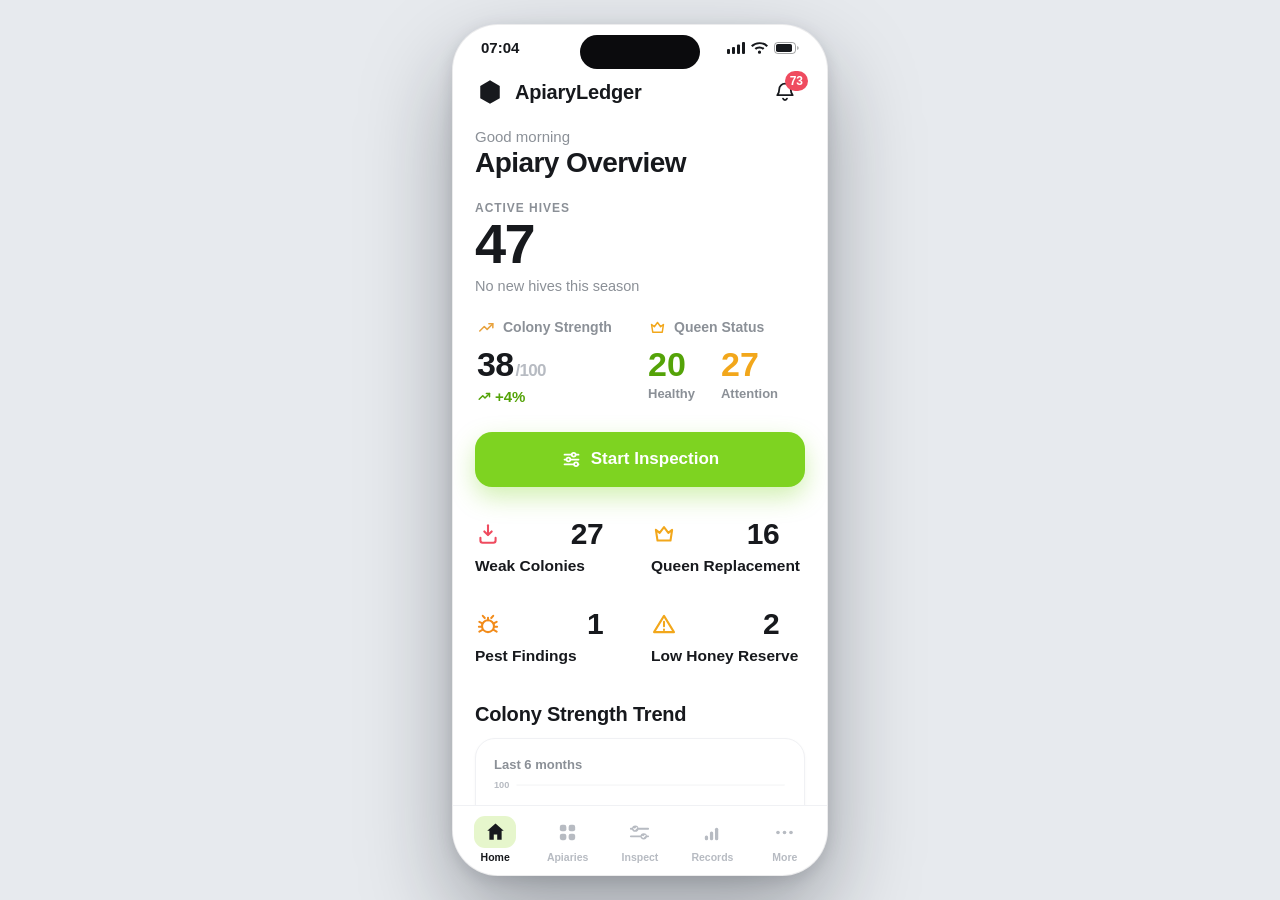
==== commit d58d412a: "Add files via upload" ====
--- a/index.html
+++ b/index.html
@@ -4,15 +4,10 @@
     <meta charset="UTF-8" />
     <meta name="viewport" content="width=device-width, initial-scale=1.0, viewport-fit=cover" />
     <meta name="theme-color" content="#ffffff" />
-    <!-- 移动端全屏 / PWA：去掉状态栏黑条，内容延伸至刘海与 Home 指示条边缘 -->
-    <meta name="apple-mobile-web-app-capable" content="yes" />
-    <meta name="mobile-web-app-capable" content="yes" />
-    <meta name="apple-mobile-web-app-status-bar-style" content="default" />
-    <meta name="apple-mobile-web-app-title" content="ApiaryLedger" />
     <link rel="icon" href="data:image/svg+xml,%3Csvg xmlns='http://www.w3.org/2000/svg' viewBox='0 0 24 24'%3E%3Cpath fill='%237ed321' d='M12 2l8.7 5v10L12 22l-8.7-5V7L12 2z'/%3E%3C/svg%3E" />
     <title>ApiaryLedger</title>
-    <script type="module" crossorigin src="./assets/index-Yjymjqzy.js"></script>
-    <link rel="stylesheet" crossorigin href="./assets/index-DBLAkYAw.css">
+    <script type="module" crossorigin src="./assets/index-BnmDqFKE.js"></script>
+    <link rel="stylesheet" crossorigin href="./assets/index-lrbjbwnx.css">
   </head>
   <body>
     <div id="root"></div>
--- a/assets/index-lrbjbwnx.css
+++ b/assets/index-lrbjbwnx.css
@@ -0,0 +1 @@
+:root{--ink: #17191d;--ink-2: #3a3d43;--gray: #8b9097;--gray-2: #b7bbc2;--hair: #f0f1f4;--bg: #ffffff;--bg-soft: #f7f8f7;--green: #7ed321;--green-deep: #68bd12;--green-ink: #54a308;--green-tint: #eff9dd;--green-tint-2: #e6f6cc;--red: #ef4b5f;--red-tint: #fdebee;--amber: #f2a71b;--amber-tint: #fdf3de;--blue: #3fa9f5;--blue-tint: #e9f4fe;--radius: 20px;--font: -apple-system, BlinkMacSystemFont, "SF Pro Text", "SF Pro Rounded", "Helvetica Neue", Inter, "Segoe UI", Roboto, Arial, sans-serif}*{box-sizing:border-box;margin:0;padding:0}html,body,#root{height:100%}body{font-family:var(--font);color:var(--ink);background:#e7eaee;-webkit-font-smoothing:antialiased;text-rendering:optimizeLegibility}button{font-family:inherit;border:0;background:none;cursor:pointer;color:inherit}input,textarea,select{font-family:inherit;font-size:16px;color:var(--ink);border:0;outline:0;background:transparent}a{color:inherit;text-decoration:none}ul{list-style:none}::selection{background:var(--green-tint-2)}.app-shell{position:relative;width:100%;max-width:430px;height:100dvh;margin:0 auto;background:var(--bg);display:flex;flex-direction:column;overflow:hidden}@media (min-width: 520px){body{display:grid;place-items:center;padding:24px 0}.app-shell{height:min(920px,calc(100vh - 48px));border-radius:46px;box-shadow:0 40px 90px #0f141e59,0 4px 16px #0f141e1f;border:1px solid rgba(15,20,30,.08)}}.statusbar{display:none;align-items:center;justify-content:space-between;padding:14px 28px 6px;font-size:15px;font-weight:600;position:relative;flex:none}.statusbar .island{position:absolute;left:50%;top:10px;transform:translate(-50%);width:120px;height:34px;border-radius:20px;background:#0b0b0d}.statusbar .sicons{display:flex;align-items:center;gap:6px}@media (min-width: 520px){.statusbar{display:flex}}.scroll{flex:1;overflow-y:auto;overscroll-behavior:contain;scrollbar-width:none}.scroll::-webkit-scrollbar{display:none}.page{padding:4px 22px 28px}.big-title{font-size:34px;font-weight:800;letter-spacing:-.02em;margin:10px 0 4px}.section-title{font-size:20px;font-weight:800;letter-spacing:-.01em;margin:26px 0 12px}.overline{font-size:12px;font-weight:600;letter-spacing:.08em;text-transform:uppercase;color:var(--gray)}.muted{color:var(--gray)}.topbar{display:flex;align-items:center;gap:12px;padding:8px 22px 4px;position:relative}.topbar .t-title{position:absolute;left:70px;right:70px;text-align:center;font-size:17px;font-weight:700;white-space:nowrap;overflow:hidden;text-overflow:ellipsis}.circle-btn{width:40px;height:40px;border-radius:50%;background:var(--bg-soft);display:grid;place-items:center;color:var(--ink);flex:none;transition:transform .12s ease}.circle-btn:active{transform:scale(.92)}.brand-row{display:flex;align-items:center;gap:10px;padding:6px 0 2px}.brand-name{font-size:20px;font-weight:800;letter-spacing:-.01em}.bell-wrap{margin-left:auto;position:relative;width:40px;height:40px;display:grid;place-items:center}.bell-badge{position:absolute;top:-1px;right:-3px;min-width:20px;height:20px;padding:0 5px;border-radius:10px;background:var(--red);color:#fff;font-size:12px;font-weight:700;display:grid;place-items:center}.giant{font-size:56px;font-weight:800;letter-spacing:-.03em;line-height:1.05}.stat-pair{display:grid;grid-template-columns:1fr 1fr;gap:12px;margin-top:20px}.stat-cell{padding:4px 2px}.stat-head{display:flex;align-items:center;gap:7px;color:var(--gray);font-size:14px;font-weight:600}.stat-head .ic{flex:none}.stat-big{font-size:34px;font-weight:800;letter-spacing:-.02em;margin-top:8px}.stat-big .unit{font-size:17px;font-weight:600;color:var(--gray-2);margin-left:2px}.delta{display:inline-flex;align-items:center;gap:3px;color:var(--green-ink);font-weight:700;font-size:15px;margin-top:4px}.queen-nums{display:flex;gap:26px;margin-top:8px}.queen-nums .qn{font-size:34px;font-weight:800}.queen-nums .ql{font-size:13px;color:var(--gray);font-weight:600;margin-top:2px}.stat-trio{display:grid;grid-template-columns:repeat(3,1fr);gap:8px;margin:18px 0 4px}.stat-trio .st{display:flex;flex-direction:column;gap:8px}.stat-trio .st-lab{font-size:11px;font-weight:700;letter-spacing:.05em;color:var(--gray);text-transform:uppercase;line-height:1.35;min-height:28px}.stat-trio .st-val{font-size:32px;font-weight:800;letter-spacing:-.02em}.stat-trio .st-sub{font-size:13px;font-weight:600}.quick-grid{display:grid;grid-template-columns:repeat(4,1fr);gap:6px}.quick-cell{display:flex;flex-direction:column;align-items:center;gap:5px;padding:6px 0}.quick-cell .qv{font-size:21px;font-weight:800}.quick-cell .ql{font-size:11.5px;color:var(--gray);font-weight:600;text-align:center}.btn-primary{display:flex;align-items:center;justify-content:center;gap:9px;width:100%;height:55px;border-radius:17px;background:var(--green);color:#fff;font-size:17px;font-weight:700;box-shadow:0 10px 24px #7ed32159;transition:transform .12s ease,background .15s ease;margin:20px 0 4px}.btn-primary:active{transform:scale(.985);background:var(--green-deep)}.pill-btn{padding:9px 16px;border-radius:999px;background:var(--green-tint);color:var(--green-ink);font-size:15px;font-weight:700;transition:transform .12s ease;white-space:nowrap}.pill-btn:active{transform:scale(.95)}.pill-plain{padding:9px 18px;border-radius:999px;background:#fff;color:var(--ink);font-size:16px;font-weight:700;box-shadow:0 1px 4px #0f141e1a}.badge{display:inline-flex;align-items:center;padding:4px 11px;border-radius:999px;font-size:13px;font-weight:700}.badge.green{background:#e6f6e1;color:#3d9e2b}.badge.red{background:var(--red-tint);color:#e04559}.badge.amber{background:var(--amber-tint);color:#d9930d}.badge.blue{background:var(--blue-tint);color:#2a8fd9}.badge.gray{background:var(--hair);color:var(--gray)}.card{background:#fff;border:1px solid var(--hair);border-radius:var(--radius);box-shadow:0 1px 3px #0f141e0a}.info-row{display:flex;align-items:baseline;justify-content:space-between;gap:16px;padding:13px 0;border-bottom:1px solid var(--hair)}.info-row:last-child{border-bottom:0}.info-row .ir-l{color:var(--gray);font-size:15px}.info-row .ir-v{font-size:16px;font-weight:700;text-align:right}.list-row{display:flex;align-items:center;gap:14px;padding:13px 0;width:100%;text-align:left}.list-row+.list-row{border-top:1px solid var(--hair)}.lr-main{flex:1;min-width:0}.lr-title{font-size:17px;font-weight:700}.lr-sub{font-size:13.5px;color:var(--gray);margin-top:2px;white-space:nowrap;overflow:hidden;text-overflow:ellipsis}.lr-sub-2{font-size:13.5px;color:var(--gray);white-space:nowrap;overflow:hidden;text-overflow:ellipsis}.icon-tile{width:46px;height:46px;border-radius:14px;display:grid;place-items:center;flex:none}.vitals-grid{display:grid;grid-template-columns:1fr 1fr;gap:14px}.vital-card{background:#fff;border:1px solid var(--hair);border-radius:18px;padding:16px;box-shadow:0 2px 8px #0f141e0d}.vital-card .vv{font-size:23px;font-weight:800;margin-top:10px;letter-spacing:-.01em}.vital-card .vl{font-size:13.5px;color:var(--gray);font-weight:600;margin-top:2px}.ring-wrap{position:relative;display:grid;place-items:center;flex:none}.ring-val{position:absolute;font-weight:800;letter-spacing:-.02em}.chart-card{padding:18px 14px 8px}.chart-sub{font-size:13px;color:var(--gray);font-weight:600;margin:0 4px 6px}.pills{display:flex;gap:4px;margin:14px 0 6px}.pills button{padding:8px 16px;border-radius:999px;font-size:15px;font-weight:600;color:var(--gray)}.pills button.on{background:var(--green-tint);color:var(--ink);font-weight:700}.tl{position:relative;margin-top:8px}.tl:before{content:"";position:absolute;left:21px;top:12px;bottom:12px;width:2px;background:var(--hair);border-radius:1px}.tl-month{position:relative;padding-left:58px;margin-bottom:26px}.tl-node{position:absolute;left:0;top:0;width:44px;height:44px;border-radius:50%;background:var(--green-tint);color:var(--green-ink);display:flex;flex-direction:column;align-items:center;justify-content:center;gap:1px;z-index:1}.tl-node .mn{font-size:10.5px;font-weight:800;letter-spacing:.04em}.tl-title{font-size:20px;font-weight:800;padding-top:2px}.tl-sub{font-size:13.5px;color:var(--gray);margin:2px 0 12px}.tl-event{display:flex;align-items:center;gap:11px;background:#f1faeb;border-radius:15px;padding:13px 15px;margin-bottom:9px}.tl-event.harvest{background:#fdf5e3}.tl-event .te-l{font-size:15.5px;font-weight:700}.tl-event .te-d{font-size:12.5px;color:var(--gray);font-weight:600;margin-top:1px}.winter-top{display:flex;align-items:center;gap:26px;margin-top:6px}.legend{flex:1;display:flex;flex-direction:column;gap:13px}.legend-row{display:flex;align-items:center;gap:9px;font-size:15px;font-weight:600;color:var(--ink-2)}.legend-row .dot{width:9px;height:9px;border-radius:50%;flex:none}.legend-row .lv{margin-left:auto;font-size:17px;font-weight:800;color:var(--ink)}.sheet-backdrop{position:absolute;top:0;right:0;bottom:0;left:0;z-index:40;background:#0f111673;display:flex;align-items:flex-end;justify-content:center;animation:fadeIn .18s ease}.sheet{width:100%;max-height:92%;background:#f4f4f6;border-radius:26px 26px 0 0;overflow-y:auto;scrollbar-width:none;animation:slideUp .24s cubic-bezier(.32,.72,.35,1);padding-bottom:max(20px,env(safe-area-inset-bottom))}.sheet::-webkit-scrollbar{display:none}.sheet-top{display:flex;align-items:center;justify-content:space-between;padding:16px 16px 10px;position:sticky;top:0;z-index:2}.sheet-top .st-title{position:absolute;left:90px;right:90px;text-align:center;font-size:17px;font-weight:700}.sheet-body{padding:4px 20px 20px}.sheet-label{font-size:14px;font-weight:700;color:#6e7278;margin:18px 4px 8px}.form-card{background:#fff;border-radius:18px;padding:4px 18px}.form-card input,.form-card textarea{width:100%;padding:15px 0;font-size:16px;border-bottom:1px solid var(--hair);resize:none}.form-card input:last-child,.form-card textarea:last-child{border-bottom:0}.form-card ::placeholder{color:#c3c7cd}.nectar-input-row{display:flex;align-items:center;gap:10px;background:#fff;border-radius:999px;padding:6px 6px 6px 20px}.nectar-input-row input{flex:1;padding:9px 0}.hint{font-size:13px;color:var(--gray);margin:9px 6px 0}.tag-chips{display:flex;flex-wrap:wrap;gap:8px;margin-top:12px}.tag-chip{display:inline-flex;align-items:center;gap:7px;background:var(--green-tint);color:var(--green-ink);padding:7px 9px 7px 13px;border-radius:999px;font-size:14px;font-weight:700}.tag-chip button{display:grid;place-items:center;width:18px;height:18px;border-radius:50%;background:#54a30826}@keyframes fadeIn{0%{opacity:0}}@keyframes slideUp{0%{transform:translateY(48px);opacity:.6}}.tabbar{flex:none;display:grid;grid-template-columns:repeat(5,1fr);background:#fffffff0;-webkit-backdrop-filter:blur(14px);backdrop-filter:blur(14px);border-top:1px solid var(--hair);padding:8px 6px max(10px,env(safe-area-inset-bottom))}.tab{display:flex;flex-direction:column;align-items:center;gap:3px;color:var(--gray-2);padding:2px 0}.tab .tic{width:42px;height:32px;border-radius:11px;display:grid;place-items:center;transition:background .15s ease}.tab .tlab{font-size:10.5px;font-weight:600}.tab.on{color:var(--ink)}.tab.on .tic{background:var(--green-tint-2)}.tab.on .tlab{font-weight:700}.field{margin-bottom:20px}.field>label{display:block;font-size:14px;font-weight:700;color:#6e7278;margin-bottom:9px}.select-wrap{background:#fff;border:1px solid var(--hair);border-radius:14px;padding:0 14px}.select-wrap select{width:100%;padding:14px 0;-webkit-appearance:none;-moz-appearance:none;appearance:none;font-size:16px;font-weight:600}.seg{display:flex;background:var(--bg-soft);border-radius:13px;padding:4px;gap:4px}.seg button{flex:1;padding:9px 0;border-radius:10px;font-size:15px;font-weight:600;color:var(--gray)}.seg button.on{background:#fff;color:var(--ink);font-weight:700;box-shadow:0 1px 4px #0f141e1a}.stepper-row{display:flex;align-items:center;justify-content:space-between;padding:11px 0;border-bottom:1px solid var(--hair)}.stepper-row:last-child{border-bottom:0}.stepper{display:flex;align-items:center;gap:14px}.stepper button{width:34px;height:34px;border-radius:50%;background:var(--bg-soft);display:grid;place-items:center;color:var(--ink)}.stepper .sv{font-size:18px;font-weight:800;min-width:22px;text-align:center}.chip-grid{display:flex;flex-wrap:wrap;gap:9px}.chip{padding:9px 15px;border-radius:999px;background:var(--bg-soft);color:var(--ink-2);font-size:14.5px;font-weight:600;border:1.5px solid transparent}.chip.on{background:var(--red-tint);color:#d93c50;border-color:#f6c9d0}input[type=range]{width:100%;accent-color:var(--green);height:28px}.range-val{font-size:40px;font-weight:800;text-align:center;margin:4px 0 8px}.textarea-card{background:#fff;border:1px solid var(--hair);border-radius:14px;padding:4px 14px}.textarea-card textarea{width:100%;padding:12px 0;min-height:76px;resize:none}.row-between{display:flex;align-items:center;justify-content:space-between}.ref-note{display:flex;align-items:center;justify-content:center;gap:8px;color:var(--gray);font-size:14px;font-weight:500;margin-top:34px}.plant-head{display:flex;align-items:center;gap:13px;margin:20px 0 6px}.plant-info{display:flex;gap:15px;padding:16px 0;border-bottom:1px solid var(--hair);align-items:flex-start}.plant-info:last-of-type{border-bottom:0}.plant-info .pi-l{font-size:11.5px;font-weight:700;letter-spacing:.06em;color:var(--gray);text-transform:uppercase;margin-bottom:3px}.plant-info .pi-v{font-size:16.5px;font-weight:700;line-height:1.4}.fade-edge{position:relative}.empty-note{text-align:center;color:var(--gray);font-size:14.5px;padding:26px 0}.assess-actions{display:flex;flex-direction:column;gap:10px;margin-top:16px}.assess-actions button{display:flex;align-items:center;gap:10px;justify-content:center;padding:15px;border-radius:15px;font-size:16px;font-weight:700}.assess-actions .a-ready{background:var(--green-tint);color:var(--green-ink)}.assess-actions .a-attn{background:var(--amber-tint);color:#d9930d}.alerts-grid{display:grid;grid-template-columns:1fr 1fr;gap:8px 22px;margin-top:4px}.alert-cell{padding:12px 0}.alert-top{display:flex;align-items:center;justify-content:space-between;padding-right:26px}.alert-num{font-size:30px;font-weight:800;letter-spacing:-.02em}.alert-lab{font-size:15.5px;font-weight:700;margin-top:6px}.act-list{position:relative;margin-top:6px}.act-list:before{content:"";position:absolute;left:5px;top:14px;bottom:14px;width:2px;background:var(--hair);border-radius:1px}.act-item{position:relative;display:flex;align-items:center;gap:16px;width:100%;text-align:left;padding:11px 0 11px 24px}.act-dot{position:absolute;left:0;top:26px;width:12px;height:12px;border-radius:50%;background:var(--green);box-shadow:0 0 0 4px var(--green-tint-2)}.act-date{font-size:12px;font-weight:700;letter-spacing:.05em;color:#9aa0a6}.act-title{font-size:17px;font-weight:800;margin-top:3px}.act-sub{font-size:14px;color:var(--gray);font-weight:500;margin-top:1px}.ap-stats{display:grid;grid-template-columns:repeat(3,1fr);margin:18px 0 6px}.ap-stat{display:flex;flex-direction:column;align-items:center;gap:5px}.ap-stat .v{font-size:26px;font-weight:800;letter-spacing:-.02em}.ap-stat .l{font-size:12.5px;color:var(--gray);font-weight:600}.ap-card{display:block;width:100%;text-align:left;padding:18px 0 16px;border-bottom:1px solid var(--hair)}.ap-head{display:flex;align-items:flex-start;justify-content:space-between;gap:12px}.ap-name{font-size:20px;font-weight:800;letter-spacing:-.01em}.ap-sub{font-size:14px;color:var(--gray);font-weight:500;margin-top:3px}.ap-chips{display:flex;flex-wrap:wrap;gap:8px;margin-top:13px}.ap-chip{padding:5px 12px;border-radius:999px;background:#fdf6e3;color:#cf9312;font-size:13px;font-weight:700}.ap-loc{display:flex;align-items:center;gap:7px;color:var(--gray);font-size:14px;margin-top:12px}.ap-dist{display:flex;align-items:center;gap:16px;margin-top:11px;font-size:14px;font-weight:600;color:var(--ink-2)}.ap-dist .dot{display:inline-block;width:8px;height:8px;border-radius:50%;margin-right:6px}.ap-foot{display:flex;align-items:center;justify-content:space-between;margin-top:13px}.more-head{display:flex;align-items:center;justify-content:space-between;padding:18px 0 14px;border-bottom:1px solid var(--hair)}.more-grid{display:grid;grid-template-columns:1fr 1fr;gap:4px 20px;margin-top:6px}.more-cell{display:flex;flex-direction:column;align-items:flex-start;gap:10px;padding:15px 0;text-align:left}.more-cell .mc-tile{width:52px;height:52px;border-radius:17px;display:grid;place-items:center}.more-cell .mc-lab{font-size:16.5px;font-weight:700}.progress{display:flex;gap:6px;margin:12px 0 7px}.progress .seg{flex:1;height:4px;border-radius:2px;background:var(--hair)}.progress .seg.on{background:var(--green)}.step-label{text-align:center;font-size:13px;color:var(--gray);font-weight:600;margin-bottom:18px}.wiz-title{font-size:22px;font-weight:800;letter-spacing:-.01em}.wiz-sub{font-size:14.5px;color:var(--gray);margin:5px 0 20px}.opt-card{display:flex;align-items:center;gap:12px;width:100%;text-align:left;padding:15px 16px;margin-bottom:12px;border-radius:16px;border:1.5px solid transparent;background:#fff;transition:border-color .15s ease}.opt-card .oc-check{margin-left:auto;color:var(--green);opacity:0}.opt-card.on{border-color:var(--green)}.opt-card.on .oc-check{opacity:1}.opt-title{font-size:16.5px;font-weight:700}.opt-sub{font-size:13.5px;color:var(--gray);margin-top:2px}.stepper-big{display:flex;align-items:center;justify-content:center;gap:34px;margin:40px 0 20px}.stepper-big button{width:50px;height:50px;border-radius:50%;background:var(--bg-soft);display:grid;place-items:center}.stepper-big button.plus{background:var(--green-tint);color:var(--green-ink)}.stepper-big .sv{font-size:60px;font-weight:800;min-width:90px;text-align:center;letter-spacing:-.03em}.search-row{display:flex;align-items:center;gap:10px;background:var(--bg-soft);border-radius:15px;padding:13px 16px;margin:14px 0 8px}.search-row input{flex:1;font-size:16px}.search-row ::placeholder{color:var(--gray-2)}.search-row .search-inline-btn{flex:none;width:34px;height:34px;display:flex;align-items:center;justify-content:center;border:none;cursor:pointer;background:var(--green, #7ed321);border-radius:9px}.search-row .search-inline-btn:active{opacity:.8}.search-row .search-btn{flex:none;border:none;cursor:pointer;background:var(--green, #7ed321);color:#fff;font-size:15px;font-weight:700;line-height:1;padding:10px 16px;border-radius:10px}.search-row .search-btn:active{opacity:.8}.search-group{font-size:13px;font-weight:700;color:var(--gray);text-transform:uppercase;letter-spacing:.06em;margin:18px 0 4px}.h5-overlay{position:fixed;top:0;right:0;bottom:0;left:0;z-index:9999;display:flex;flex-direction:column;align-items:center;justify-content:center;gap:16px;background:#fffffff0}.h5-spinner{width:42px;height:42px;border:4px solid rgba(126,211,33,.25);border-top-color:#7ed321;border-radius:50%;animation:h5spin .8s linear infinite}@keyframes h5spin{to{transform:rotate(360deg)}}.h5-label{color:#555;font-size:14px;letter-spacing:.02em}
